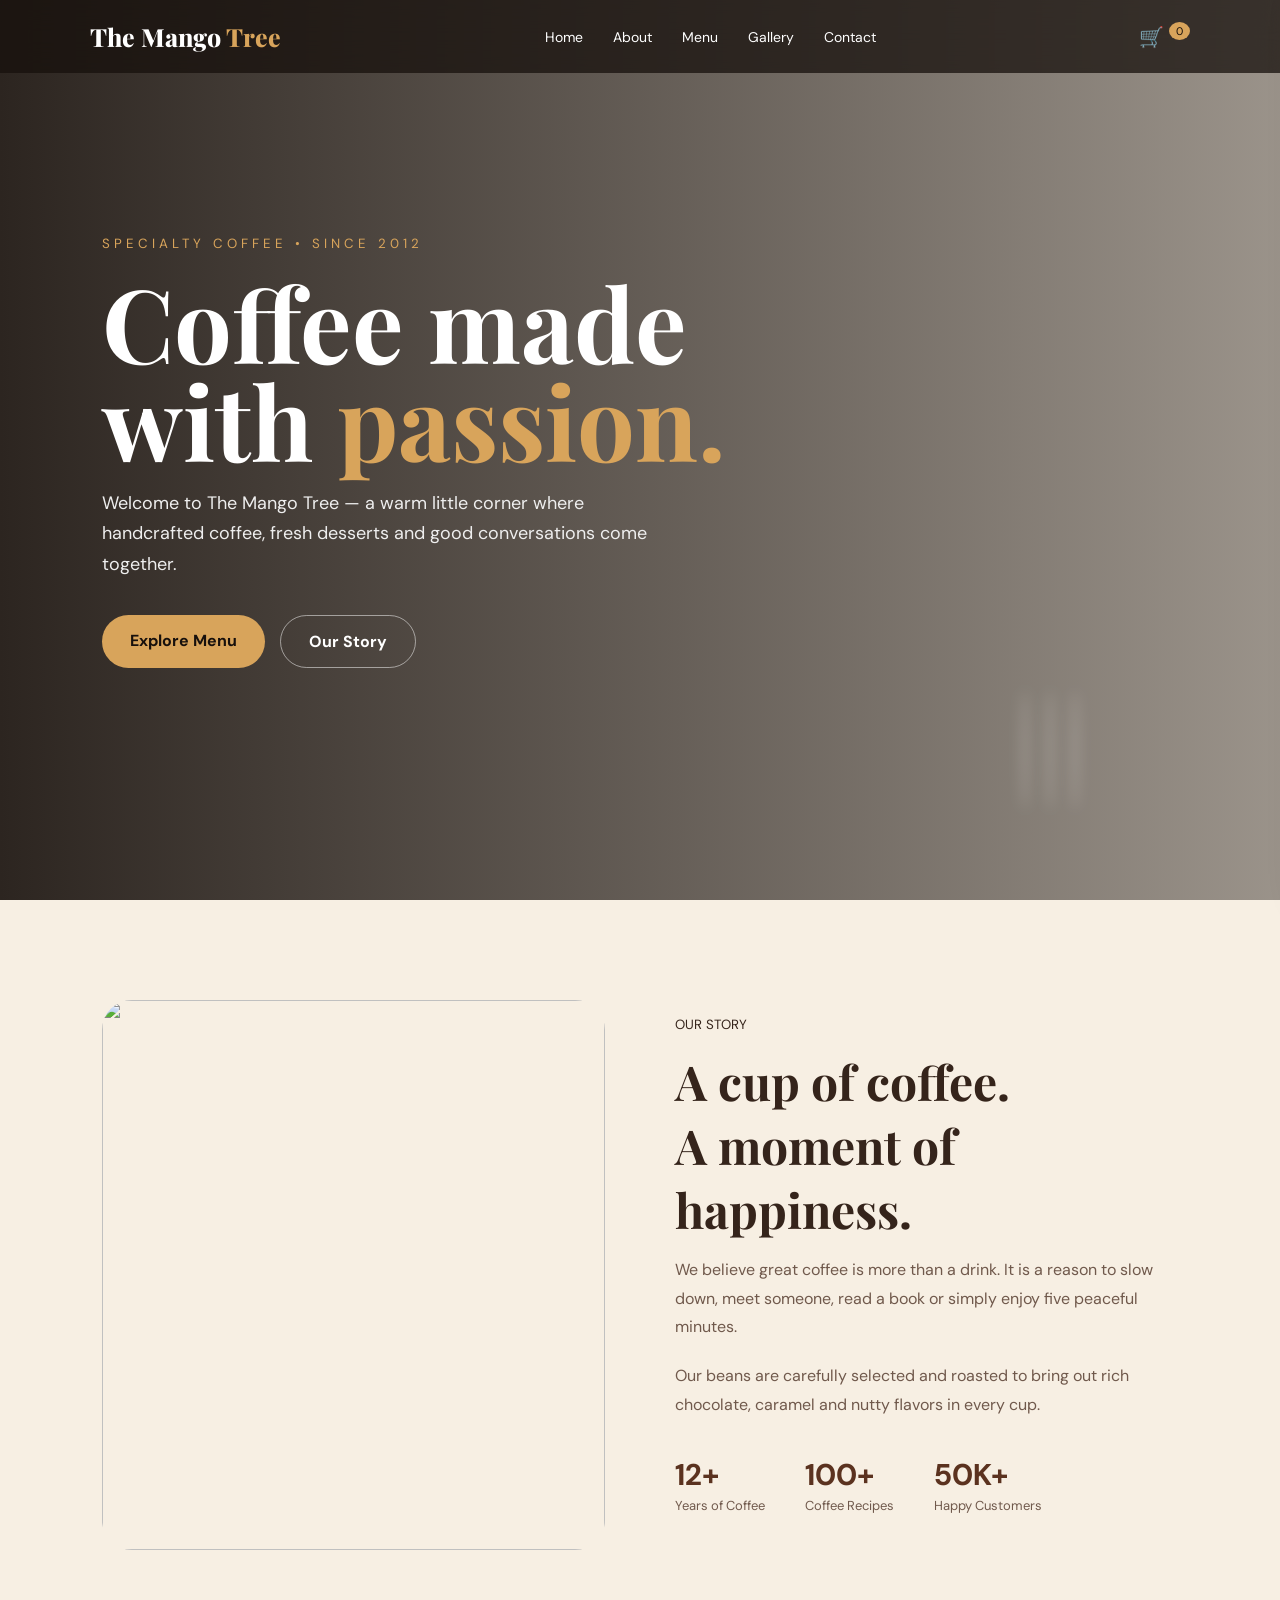
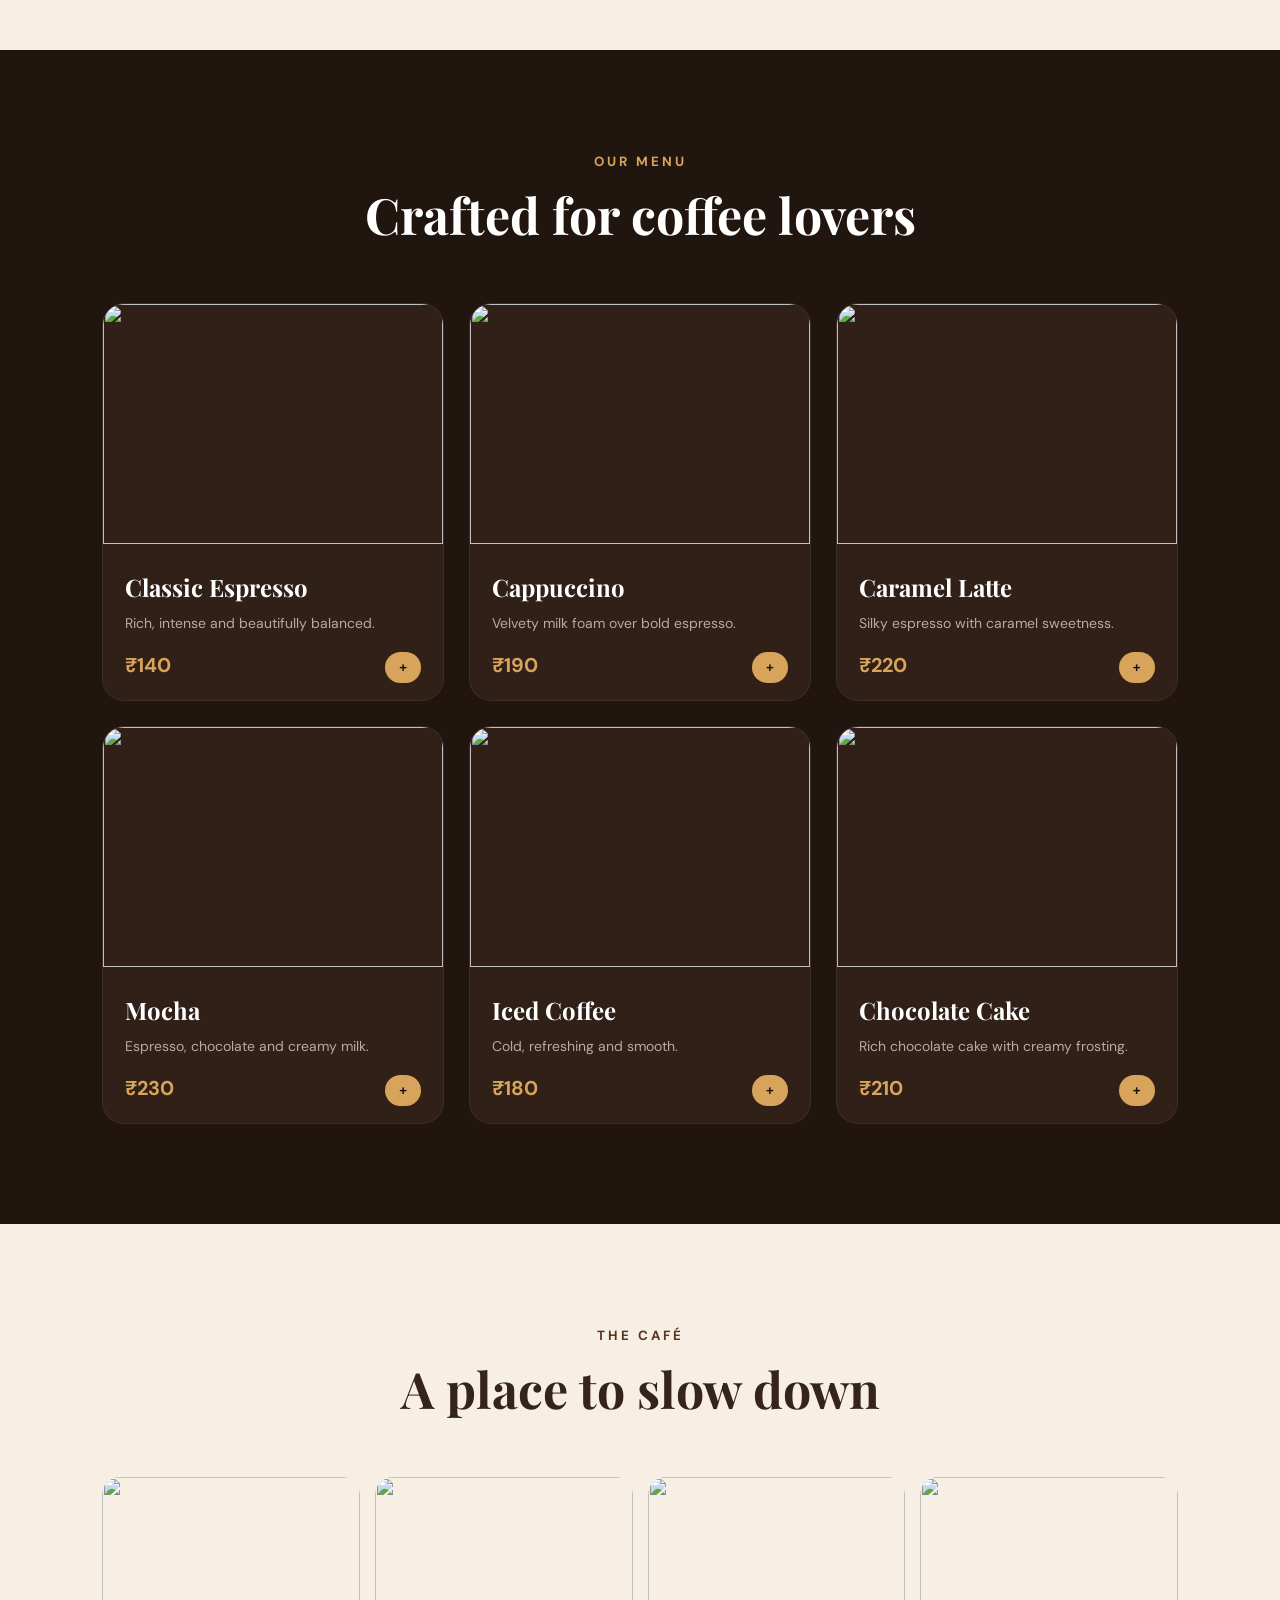
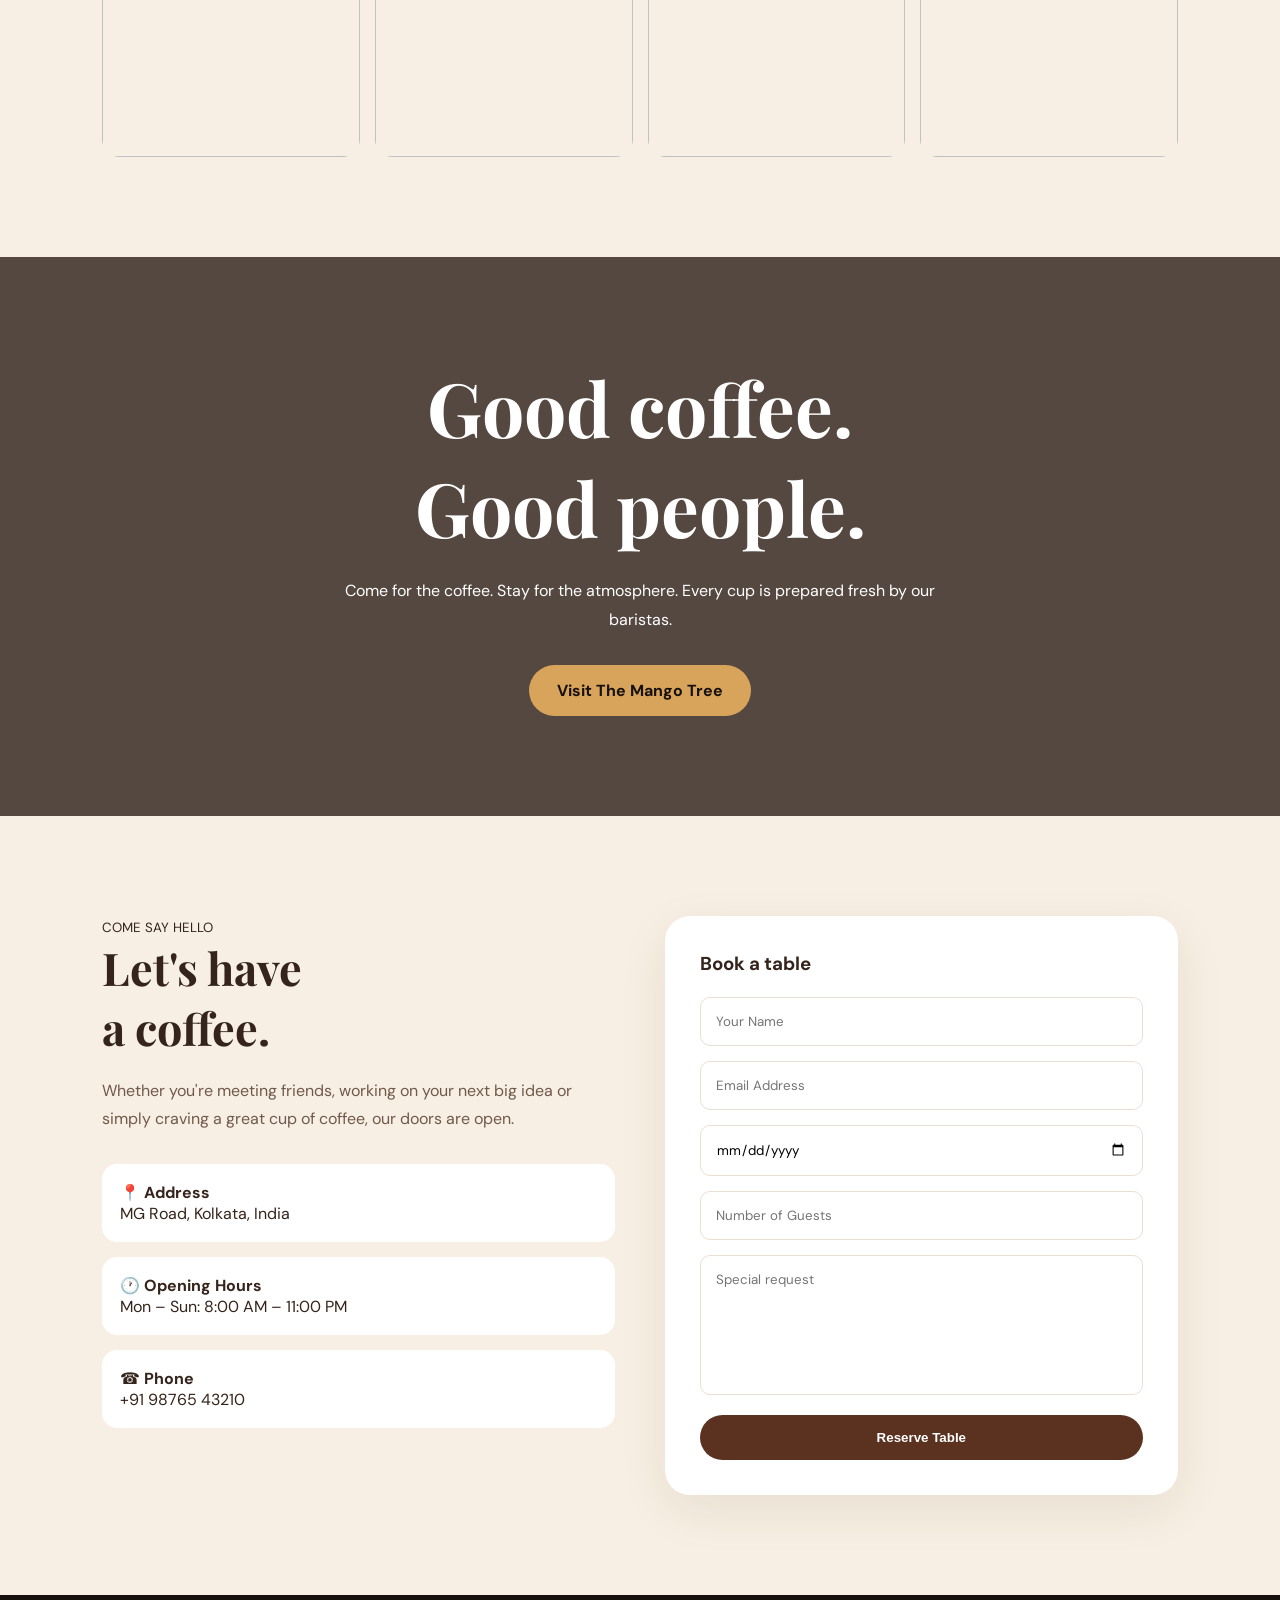
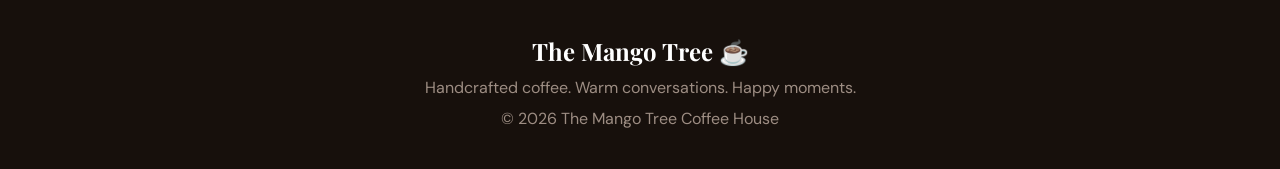
==== personal.html/coffishop/index.html @ ac2a5b1b "My Personal Portfolio" ====
<!DOCTYPE html>
<html lang="en">
<head>
<meta charset="UTF-8">
<meta name="viewport" content="width=device-width, initial-scale=1.0">

<title>The Mango Tree Coffee House</title>

<link rel="preconnect" href="https://fonts.googleapis.com">
<link rel="preconnect" href="https://fonts.gstatic.com" crossorigin>
<link href="https://fonts.googleapis.com/css2?family=DM+Sans:wght@400;500;600;700&family=Playfair+Display:wght@600;700;800&display=swap" rel="stylesheet">

<style>
:root {
    --coffee: #5b321f;
    --dark: #17100c;
    --cream: #f7efe3;
    --gold: #d8a45b;
    --white: #fffaf4;
    --text: #35241b;
}

* {
    margin: 0;
    padding: 0;
    box-sizing: border-box;
    scroll-behavior: smooth;
}

body {
    font-family: "DM Sans", sans-serif;
    background: var(--cream);
    color: var(--text);
    overflow-x: hidden;
}

/* ================= NAVBAR ================= */

nav {
    position: fixed;
    top: 0;
    left: 0;
    width: 100%;
    z-index: 1000;
    padding: 20px 7%;
    display: flex;
    align-items: center;
    justify-content: space-between;
    background: rgba(23,16,12,.75);
    backdrop-filter: blur(15px);
    transition: .3s;
}

.logo {
    color: white;
    font-family: "Playfair Display", serif;
    font-size: 25px;
    font-weight: 800;
}

.logo span {
    color: var(--gold);
}

.nav-links {
    display: flex;
    gap: 30px;
    list-style: none;
}

.nav-links a {
    color: white;
    text-decoration: none;
    font-size: 14px;
    transition: .3s;
}

.nav-links a:hover {
    color: var(--gold);
}

.cart {
    color: white;
    cursor: pointer;
    font-size: 20px;
}

#cartCount {
    background: var(--gold);
    color: var(--dark);
    border-radius: 50%;
    padding: 2px 7px;
    font-size: 11px;
    vertical-align: top;
}

/* ================= HERO ================= */

.hero {
    min-height: 100vh;
    position: relative;
    display: flex;
    align-items: center;
    padding: 100px 8%;
    background:
        linear-gradient(90deg, rgba(16,9,5,.88), rgba(16,9,5,.4)),
        url("https://images.unsplash.com/photo-1495474472287-4d71bcdd2085?auto=format&fit=crop&w=2000&q=90")
        center/cover;
}

.hero-content {
    max-width: 700px;
    color: white;
    animation: heroIn 1.2s ease;
}

.hero small {
    color: var(--gold);
    letter-spacing: 4px;
    text-transform: uppercase;
}

.hero h1 {
    font-family: "Playfair Display", serif;
    font-size: clamp(55px, 8vw, 105px);
    line-height: .95;
    margin: 20px 0;
}

.hero h1 span {
    color: var(--gold);
}

.hero p {
    color: #eee;
    max-width: 580px;
    font-size: 18px;
    line-height: 1.7;
}

.buttons {
    margin-top: 35px;
    display: flex;
    gap: 15px;
}

.btn {
    display: inline-block;
    padding: 15px 28px;
    border-radius: 50px;
    text-decoration: none;
    font-weight: 700;
    transition: .3s;
}

.btn-primary {
    background: var(--gold);
    color: var(--dark);
}

.btn-primary:hover {
    transform: translateY(-4px);
    box-shadow: 0 15px 30px rgba(216,164,91,.3);
}

.btn-outline {
    border: 1px solid rgba(255,255,255,.5);
    color: white;
}

.btn-outline:hover {
    background: white;
    color: var(--dark);
}

/* ================= STEAM ================= */

.steam {
    position: absolute;
    bottom: 10%;
    right: 14%;
    width: 100px;
    height: 180px;
}

.steam span {
    position: absolute;
    bottom: 0;
    width: 8px;
    height: 120px;
    border-radius: 50%;
    background: rgba(255,255,255,.18);
    filter: blur(7px);
    animation: steam 4s infinite ease-in-out;
}

.steam span:nth-child(1) {
    left: 20px;
}

.steam span:nth-child(2) {
    left: 45px;
    animation-delay: 1s;
}

.steam span:nth-child(3) {
    left: 70px;
    animation-delay: 2s;
}

@keyframes steam {
    0% {
        transform: translateY(30px) scale(.7);
        opacity: 0;
    }
    50% {
        opacity: 1;
    }
    100% {
        transform: translateY(-80px) scale(1.4);
        opacity: 0;
    }
}

@keyframes heroIn {
    from {
        opacity: 0;
        transform: translateY(40px);
    }
    to {
        opacity: 1;
        transform: translateY(0);
    }
}

/* ================= GENERAL ================= */

section {
    padding: 100px 8%;
}

.section-title {
    text-align: center;
    margin-bottom: 55px;
}

.section-title small {
    color: var(--coffee);
    text-transform: uppercase;
    letter-spacing: 3px;
    font-weight: 700;
}

.section-title h2 {
    font-family: "Playfair Display", serif;
    font-size: 50px;
    margin-top: 10px;
}

/* ================= ABOUT ================= */

.about {
    display: grid;
    grid-template-columns: 1fr 1fr;
    gap: 70px;
    align-items: center;
}

.about-img {
    height: 550px;
    border-radius: 30px;
    overflow: hidden;
}

.about-img img {
    width: 100%;
    height: 100%;
    object-fit: cover;
    transition: 1s;
}

.about-img:hover img {
    transform: scale(1.08);
}

.about-text h2 {
    font-family: "Playfair Display", serif;
    font-size: 48px;
    margin: 15px 0;
}

.about-text p {
    line-height: 1.8;
    color: #70594c;
    margin-bottom: 20px;
}

.stats {
    display: flex;
    gap: 40px;
    margin-top: 35px;
}

.stat h3 {
    color: var(--coffee);
    font-size: 30px;
}

.stat p {
    font-size: 13px;
}

/* ================= MENU ================= */

.menu {
    background: #21150f;
    color: white;
}

.menu .section-title small {
    color: var(--gold);
}

.menu .section-title h2 {
    color: white;
}

.menu-grid {
    display: grid;
    grid-template-columns: repeat(3,1fr);
    gap: 25px;
}

.menu-card {
    background: #302018;
    border-radius: 22px;
    overflow: hidden;
    transition: .4s;
    border: 1px solid rgba(255,255,255,.06);
}

.menu-card:hover {
    transform: translateY(-12px);
    box-shadow: 0 20px 40px rgba(0,0,0,.35);
}

.menu-card img {
    width: 100%;
    height: 240px;
    object-fit: cover;
}

.menu-info {
    padding: 22px;
}

.menu-info h3 {
    font-family: "Playfair Display", serif;
    font-size: 24px;
}

.menu-info p {
    color: #bda99b;
    font-size: 14px;
    margin: 10px 0 18px;
    line-height: 1.5;
}

.price {
    color: var(--gold);
    font-size: 20px;
    font-weight: 700;
}

.add-btn {
    float: right;
    border: 0;
    background: var(--gold);
    color: var(--dark);
    padding: 8px 14px;
    border-radius: 20px;
    cursor: pointer;
    font-weight: bold;
}

/* ================= GALLERY ================= */

.gallery-grid {
    display: grid;
    grid-template-columns: repeat(4,1fr);
    gap: 15px;
}

.gallery-grid img {
    width: 100%;
    height: 280px;
    object-fit: cover;
    border-radius: 18px;
    transition: .5s;
}

.gallery-grid img:hover {
    transform: scale(1.04);
    filter: brightness(.8);
}

/* ================= EXPERIENCE ================= */

.experience {
    background:
        linear-gradient(rgba(30,16,10,.75),rgba(30,16,10,.75)),
        url("https://images.unsplash.com/photo-1445116572660-236099ec97a0?auto=format&fit=crop&w=2000&q=80")
        center/cover fixed;
    text-align: center;
    color: white;
}

.experience h2 {
    font-family: "Playfair Display", serif;
    font-size: clamp(40px,6vw,75px);
}

.experience p {
    max-width: 650px;
    margin: 20px auto 30px;
    line-height: 1.8;
}

/* ================= CONTACT ================= */

.contact {
    display: grid;
    grid-template-columns: 1fr 1fr;
    gap: 50px;
}

.contact-info h2 {
    font-family: "Playfair Display", serif;
    font-size: 45px;
    margin-bottom: 20px;
}

.contact-info p {
    line-height: 1.8;
    color: #70594c;
}

.info-box {
    margin-top: 30px;
    display: grid;
    gap: 15px;
}

.info {
    padding: 18px;
    background: white;
    border-radius: 15px;
}

.contact-form {
    background: white;
    padding: 35px;
    border-radius: 25px;
    box-shadow: 0 15px 50px rgba(60,30,10,.08);
}

.contact-form input,
.contact-form textarea {
    width: 100%;
    border: 1px solid #eadfd3;
    padding: 15px;
    margin-bottom: 15px;
    border-radius: 10px;
    outline: none;
    font-family: inherit;
}

.contact-form textarea {
    height: 140px;
    resize: none;
}

.contact-form button {
    width: 100%;
    border: 0;
    padding: 15px;
    background: var(--coffee);
    color: white;
    border-radius: 30px;
    cursor: pointer;
    font-weight: 700;
}

/* ================= FOOTER ================= */

footer {
    background: var(--dark);
    color: white;
    text-align: center;
    padding: 40px 20px;
}

footer h2 {
    font-family: "Playfair Display", serif;
}

footer p {
    color: #9d8d83;
    margin-top: 10px;
}

/* ================= CART ================= */

.cart-panel {
    position: fixed;
    top: 0;
    right: -400px;
    width: 360px;
    height: 100%;
    background: white;
    z-index: 2000;
    padding: 30px;
    box-shadow: -10px 0 40px rgba(0,0,0,.2);
    transition: .4s;
}

.cart-panel.open {
    right: 0;
}

.cart-panel h2 {
    font-family: "Playfair Display", serif;
}

.close {
    float: right;
    cursor: pointer;
    font-size: 24px;
}

.cart-items {
    margin-top: 30px;
}

.cart-item {
    display: flex;
    justify-content: space-between;
    padding: 15px 0;
    border-bottom: 1px solid #eee;
}

.cart-total {
    margin-top: 30px;
    font-size: 22px;
    font-weight: bold;
}

.checkout {
    width: 100%;
    margin-top: 20px;
    padding: 15px;
    border: 0;
    border-radius: 30px;
    background: var(--coffee);
    color: white;
    cursor: pointer;
}

/* ================= MOBILE ================= */

@media(max-width:900px) {

    .nav-links {
        display: none;
    }

    .about,
    .contact {
        grid-template-columns: 1fr;
    }

    .menu-grid {
        grid-template-columns: repeat(2,1fr);
    }

    .gallery-grid {
        grid-template-columns: repeat(2,1fr);
    }
}

@media(max-width:600px) {

    section {
        padding: 70px 5%;
    }

    .hero {
        padding: 100px 6%;
    }

    .hero h1 {
        font-size: 55px;
    }

    .menu-grid {
        grid-template-columns: 1fr;
    }

    .gallery-grid {
        grid-template-columns: 1fr 1fr;
    }

    .about-img {
        height: 400px;
    }

    .cart-panel {
        width: 100%;
    }
}
</style>
</head>

<body>

<!-- NAVIGATION -->

<nav>
    <div class="logo">The Mango <span>Tree</span></div>

    <ul class="nav-links">
        <li><a href="#home">Home</a></li>
        <li><a href="#about">About</a></li>
        <li><a href="#menu">Menu</a></li>
        <li><a href="#gallery">Gallery</a></li>
        <li><a href="#contact">Contact</a></li>
    </ul>

    <div class="cart" onclick="toggleCart()">
        🛒 <span id="cartCount">0</span>
    </div>
</nav>


<!-- HERO -->

<section class="hero" id="home">

    <div class="hero-content">

        <small>Specialty Coffee • Since 2012</small>

        <h1>
            Coffee made<br>
            with <span>passion.</span>
        </h1>

        <p>
            Welcome to The Mango Tree — a warm little corner
            where handcrafted coffee, fresh desserts and good
            conversations come together.
        </p>

        <div class="buttons">
            <a href="#menu" class="btn btn-primary">Explore Menu</a>
            <a href="#about" class="btn btn-outline">Our Story</a>
        </div>

    </div>

    <div class="steam">
        <span></span>
        <span></span>
        <span></span>
    </div>

</section>


<!-- ABOUT -->

<section id="about">

    <div class="about">

        <div class="about-img">
            <img src="https://images.unsplash.com/photo-1495474472287-4d71bcdd2085?auto=format&fit=crop&w=1000&q=85">
        </div>

        <div class="about-text">

            <small>OUR STORY</small>

            <h2>A cup of coffee.<br>A moment of happiness.</h2>

            <p>
                We believe great coffee is more than a drink.
                It is a reason to slow down, meet someone,
                read a book or simply enjoy five peaceful minutes.
            </p>

            <p>
                Our beans are carefully selected and roasted
                to bring out rich chocolate, caramel and nutty
                flavors in every cup.
            </p>

            <div class="stats">
                <div class="stat">
                    <h3>12+</h3>
                    <p>Years of Coffee</p>
                </div>

                <div class="stat">
                    <h3>100+</h3>
                    <p>Coffee Recipes</p>
                </div>

                <div class="stat">
                    <h3>50K+</h3>
                    <p>Happy Customers</p>
                </div>
            </div>

        </div>

    </div>

</section>


<!-- MENU -->

<section class="menu" id="menu">

    <div class="section-title">
        <small>OUR MENU</small>
        <h2>Crafted for coffee lovers</h2>
    </div>

    <div class="menu-grid">

        <div class="menu-card">
            <img src="https://images.unsplash.com/photo-1510707577719-ae7c14805e3a?auto=format&fit=crop&w=900&q=80">
            <div class="menu-info">
                <h3>Classic Espresso</h3>
                <p>Rich, intense and beautifully balanced.</p>
                <span class="price">₹140</span>
                <button class="add-btn" onclick="addToCart('Classic Espresso',140)">+</button>
            </div>
        </div>

        <div class="menu-card">
            <img src="https://images.unsplash.com/photo-1572442388796-11668a67e53d?auto=format&fit=crop&w=900&q=80">
            <div class="menu-info">
                <h3>Cappuccino</h3>
                <p>Velvety milk foam over bold espresso.</p>
                <span class="price">₹190</span>
                <button class="add-btn" onclick="addToCart('Cappuccino',190)">+</button>
            </div>
        </div>

        <div class="menu-card">
            <img src="https://images.unsplash.com/photo-1541167760496-1628856ab772?auto=format&fit=crop&w=900&q=80">
            <div class="menu-info">
                <h3>Caramel Latte</h3>
                <p>Silky espresso with caramel sweetness.</p>
                <span class="price">₹220</span>
                <button class="add-btn" onclick="addToCart('Caramel Latte',220)">+</button>
            </div>
        </div>

        <div class="menu-card">
            <img src="https://images.unsplash.com/photo-1578314675249-a6910f80cc4e?auto=format&fit=crop&w=900&q=80">
            <div class="menu-info">
                <h3>Mocha</h3>
                <p>Espresso, chocolate and creamy milk.</p>
                <span class="price">₹230</span>
                <button class="add-btn" onclick="addToCart('Mocha',230)">+</button>
            </div>
        </div>

        <div class="menu-card">
            <img src="https://images.unsplash.com/photo-1461023058943-07fcbe16d735?auto=format&fit=crop&w=900&q=80">
            <div class="menu-info">
                <h3>Iced Coffee</h3>
                <p>Cold, refreshing and smooth.</p>
                <span class="price">₹180</span>
                <button class="add-btn" onclick="addToCart('Iced Coffee',180)">+</button>
            </div>
        </div>

        <div class="menu-card">
            <img src="https://images.unsplash.com/photo-1551024506-0bccd828d307?auto=format&fit=crop&w=900&q=80">
            <div class="menu-info">
                <h3>Chocolate Cake</h3>
                <p>Rich chocolate cake with creamy frosting.</p>
                <span class="price">₹210</span>
                <button class="add-btn" onclick="addToCart('Chocolate Cake',210)">+</button>
            </div>
        </div>

    </div>

</section>


<!-- GALLERY -->

<section id="gallery">

    <div class="section-title">
        <small>THE CAFÉ</small>
        <h2>A place to slow down</h2>
    </div>

    <div class="gallery-grid">

        <img src="https://images.unsplash.com/photo-1445116572660-236099ec97a0?auto=format&fit=crop&w=800&q=80">

        <img src="https://images.unsplash.com/photo-1493857671505-72967e2e2760?auto=format&fit=crop&w=800&q=80">

        <img src="https://images.unsplash.com/photo-1459755486867-b55449bb39ff?auto=format&fit=crop&w=800&q=80">

        <img src="https://images.unsplash.com/photo-1514432324607-a09d9b4aefdd?auto=format&fit=crop&w=800&q=80">

    </div>

</section>


<!-- EXPERIENCE -->

<section class="experience">

    <h2>Good coffee.<br>Good people.</h2>

    <p>
        Come for the coffee. Stay for the atmosphere.
        Every cup is prepared fresh by our baristas.
    </p>

    <a href="#contact" class="btn btn-primary">Visit The Mango Tree</a>

</section>


<!-- CONTACT -->

<section id="contact">

    <div class="contact">

        <div class="contact-info">

            <small>COME SAY HELLO</small>

            <h2>Let's have<br>a coffee.</h2>

            <p>
                Whether you're meeting friends, working on your
                next big idea or simply craving a great cup of coffee,
                our doors are open.
            </p>

            <div class="info-box">

                <div class="info">
                    📍 <strong>Address</strong><br>
                    MG Road, Kolkata, India
                </div>

                <div class="info">
                    🕐 <strong>Opening Hours</strong><br>
                    Mon – Sun: 8:00 AM – 11:00 PM
                </div>

                <div class="info">
                    ☎ <strong>Phone</strong><br>
                    +91 98765 43210
                </div>

            </div>

        </div>


        <form class="contact-form" onsubmit="sendMessage(event)">

            <h3>Book a table</h3>

            <br>

            <input type="text" placeholder="Your Name" required>

            <input type="email" placeholder="Email Address" required>

            <input type="date" required>

            <input type="number" placeholder="Number of Guests" min="1" required>

            <textarea placeholder="Special request"></textarea>

            <button type="submit">Reserve Table</button>

        </form>

    </div>

</section>


<!-- FOOTER -->

<footer>

    <h2>The Mango Tree ☕</h2>

    <p>Handcrafted coffee. Warm conversations. Happy moments.</p>

    <p>© 2026 The Mango Tree Coffee House</p>

</footer>


<!-- CART PANEL -->

<div class="cart-panel" id="cartPanel">

    <span class="close" onclick="toggleCart()">×</span>

    <h2>Your Order</h2>

    <div class="cart-items" id="cartItems">
        Your cart is empty.
    </div>

    <div class="cart-total">
        Total: ₹<span id="cartTotal">0</span>
    </div>

    <button class="checkout" onclick="checkout()">
        Place Order
    </button>

</div>


<script>

let cart = [];
let total = 0;


/* ADD TO CART */

function addToCart(name, price) {

    cart.push({
        name: name,
        price: price
    });

    total += price;

    updateCart();

    document.getElementById("cartPanel").classList.add("open");
}


/* UPDATE CART */

function updateCart() {

    const items = document.getElementById("cartItems");

    document.getElementById("cartCount").innerText = cart.length;

    document.getElementById("cartTotal").innerText = total;

    if (cart.length === 0) {
        items.innerHTML = "Your cart is empty.";
        return;
    }

    items.innerHTML = "";

    cart.forEach((item, index) => {

        items.innerHTML += `
            <div class="cart-item">
                <span>${item.name}</span>
                <strong>₹${item.price}</strong>
            </div>
        `;

    });
}


/* OPEN / CLOSE CART */

function toggleCart() {

    document
        .getElementById("cartPanel")
        .classList.toggle("open");

}


/* CHECKOUT */

function checkout() {

    if (cart.length === 0) {
        alert("Your cart is empty.");
        return;
    }

    alert(
        "Thank you for your order! ☕\n\n" +
        "Total: ₹" + total
    );

    cart = [];
    total = 0;

    updateCart();
}


/* RESERVATION */

function sendMessage(event) {

    event.preventDefault();

    alert(
        "Your table request has been received! ☕\n" +
        "We will contact you shortly."
    );

    event.target.reset();
}


/* SCROLL REVEAL */

const observer = new IntersectionObserver(
    entries => {

        entries.forEach(entry => {

            if (entry.isIntersecting) {

                entry.target.style.opacity = "1";
                entry.target.style.transform = "translateY(0)";

            }

        });

    },
    { threshold: .15 }
);


document
    .querySelectorAll(
        ".about, .menu-card, .gallery-grid img, .contact"
    )
    .forEach(element => {

        element.style.opacity = "0";
        element.style.transform = "translateY(40px)";
        element.style.transition = "1s ease";

        observer.observe(element);

    });

</script>

</body>
</html>
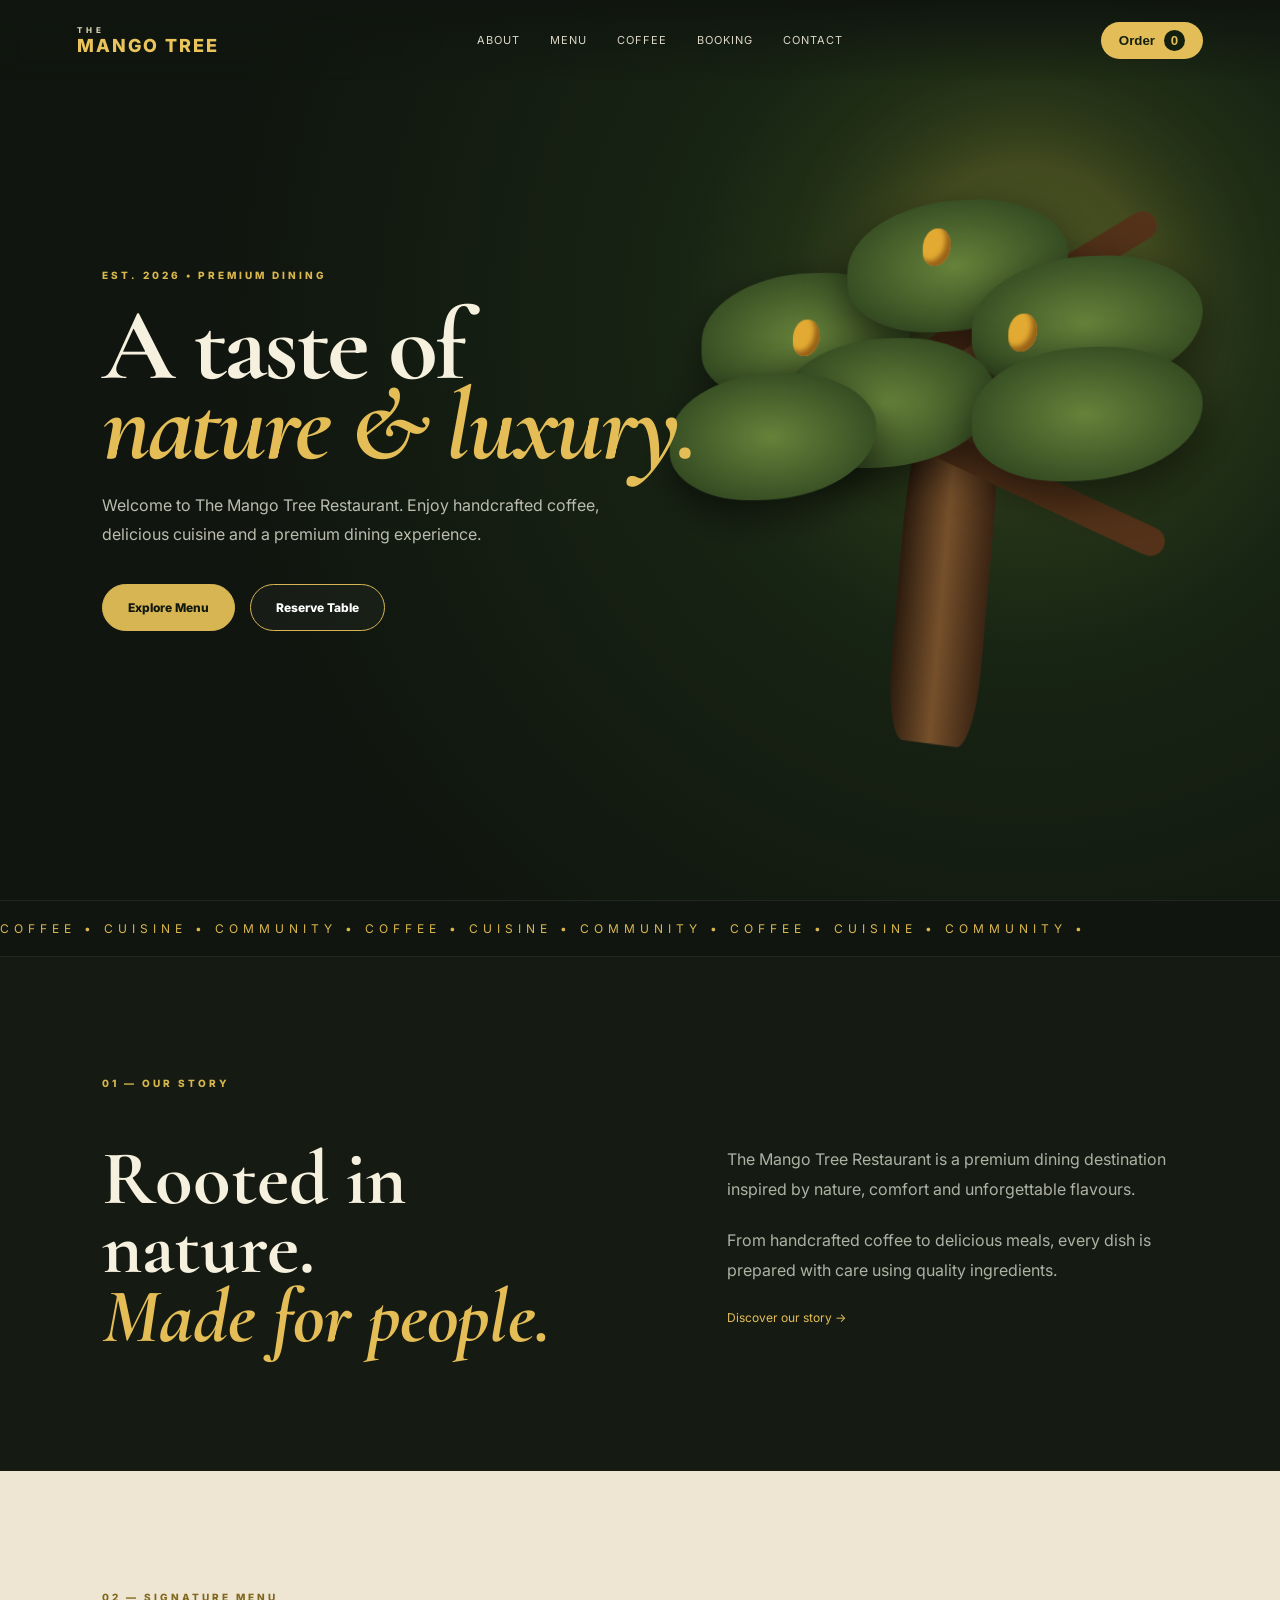
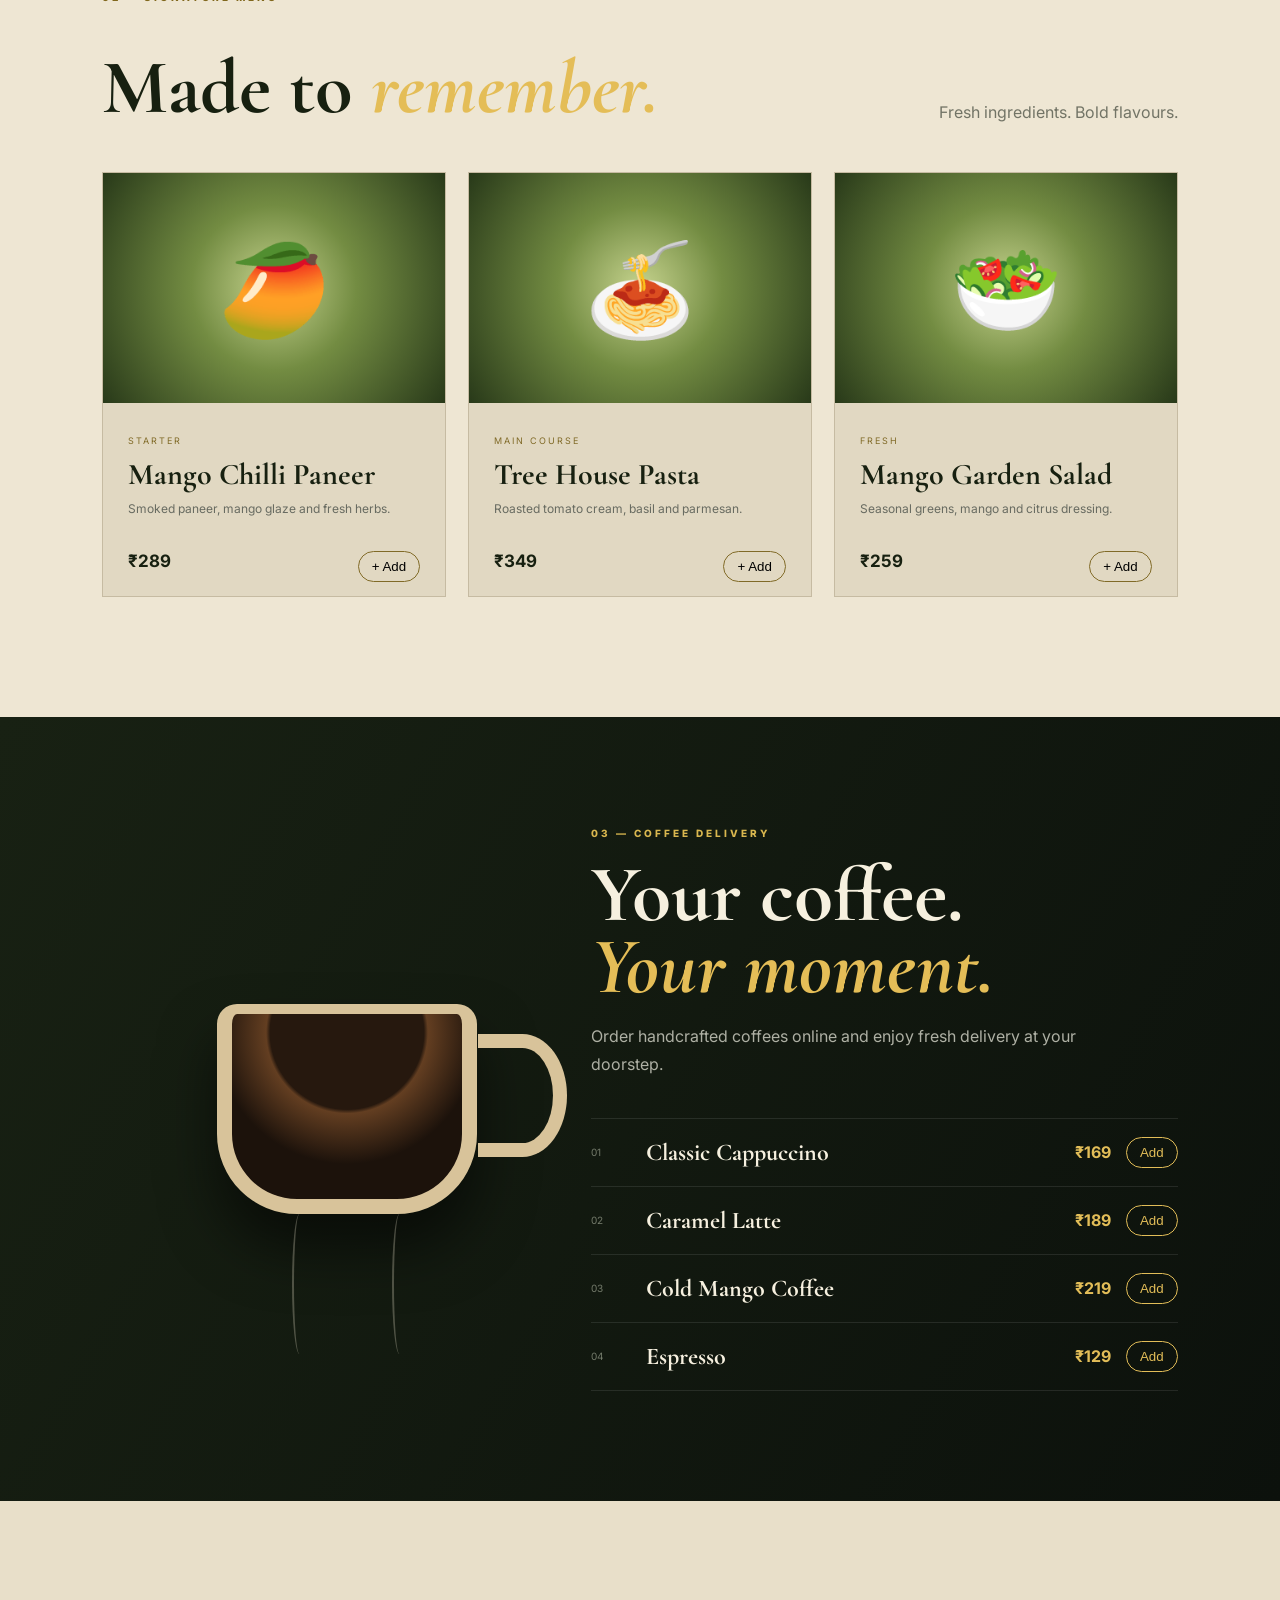
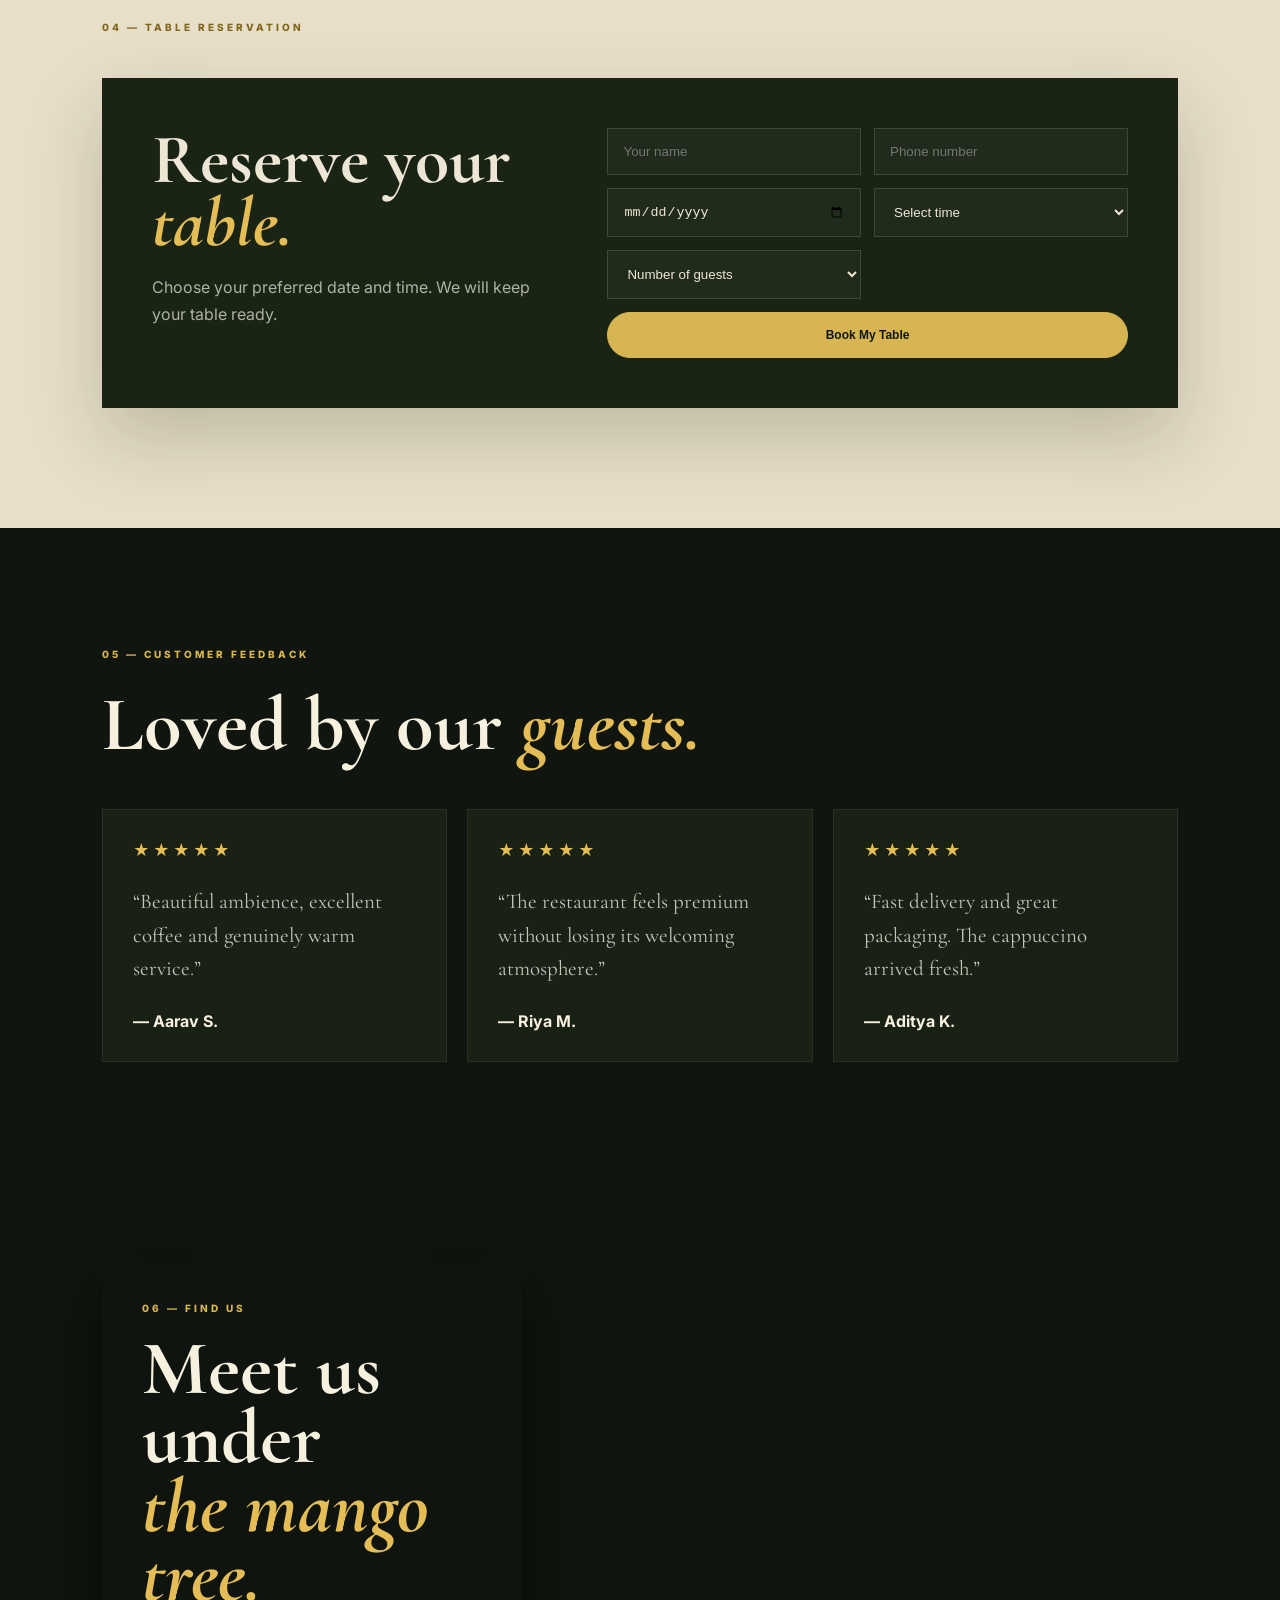
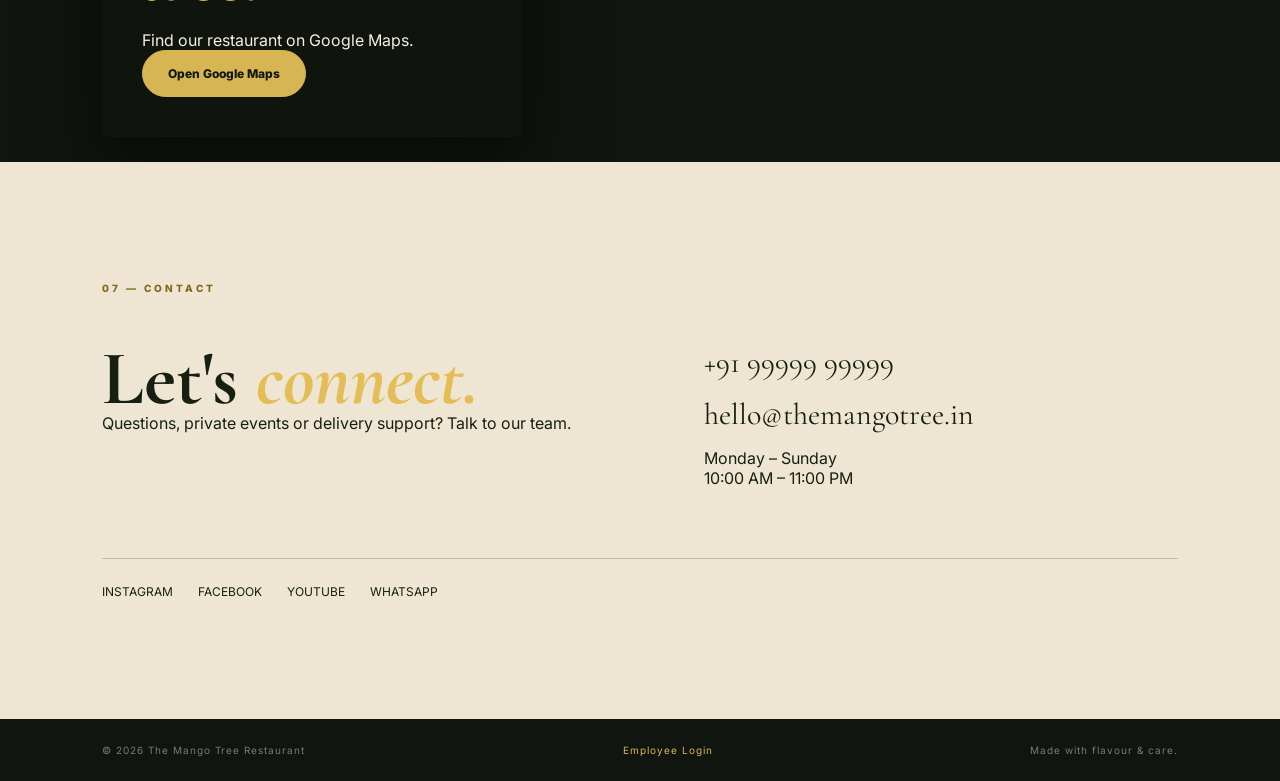
==== commit d9d226d7: "modified coffie shop website" ====
--- a/personal.html/coffishop/index.html
+++ b/personal.html/coffishop/index.html
@@ -1,1089 +1,843 @@
-
 <!DOCTYPE html>
 <html lang="en">
 <head>
-<meta charset="UTF-8">
-<meta name="viewport" content="width=device-width, initial-scale=1.0">
-
-<title>The Mango Tree Coffee House</title>
-
-<link rel="preconnect" href="https://fonts.googleapis.com">
-<link rel="preconnect" href="https://fonts.gstatic.com" crossorigin>
-<link href="https://fonts.googleapis.com/css2?family=DM+Sans:wght@400;500;600;700&family=Playfair+Display:wght@600;700;800&display=swap" rel="stylesheet">
-
-<style>
-:root {
-    --coffee: #5b321f;
-    --dark: #17100c;
-    --cream: #f7efe3;
-    --gold: #d8a45b;
-    --white: #fffaf4;
-    --text: #35241b;
-}
-
-* {
-    margin: 0;
-    padding: 0;
-    box-sizing: border-box;
-    scroll-behavior: smooth;
-}
-
-body {
-    font-family: "DM Sans", sans-serif;
-    background: var(--cream);
-    color: var(--text);
-    overflow-x: hidden;
-}
-
-/* ================= NAVBAR ================= */
-
-nav {
-    position: fixed;
-    top: 0;
-    left: 0;
-    width: 100%;
-    z-index: 1000;
-    padding: 20px 7%;
-    display: flex;
-    align-items: center;
-    justify-content: space-between;
-    background: rgba(23,16,12,.75);
-    backdrop-filter: blur(15px);
-    transition: .3s;
-}
-
-.logo {
-    color: white;
-    font-family: "Playfair Display", serif;
-    font-size: 25px;
-    font-weight: 800;
-}
-
-.logo span {
-    color: var(--gold);
-}
-
-.nav-links {
-    display: flex;
-    gap: 30px;
-    list-style: none;
-}
-
-.nav-links a {
-    color: white;
-    text-decoration: none;
-    font-size: 14px;
-    transition: .3s;
-}
-
-.nav-links a:hover {
-    color: var(--gold);
-}
-
-.cart {
-    color: white;
-    cursor: pointer;
-    font-size: 20px;
-}
-
-#cartCount {
-    background: var(--gold);
-    color: var(--dark);
-    border-radius: 50%;
-    padding: 2px 7px;
-    font-size: 11px;
-    vertical-align: top;
-}
-
-/* ================= HERO ================= */
-
-.hero {
-    min-height: 100vh;
-    position: relative;
-    display: flex;
-    align-items: center;
-    padding: 100px 8%;
-    background:
-        linear-gradient(90deg, rgba(16,9,5,.88), rgba(16,9,5,.4)),
-        url("https://images.unsplash.com/photo-1495474472287-4d71bcdd2085?auto=format&fit=crop&w=2000&q=90")
-        center/cover;
-}
-
-.hero-content {
-    max-width: 700px;
-    color: white;
-    animation: heroIn 1.2s ease;
-}
-
-.hero small {
-    color: var(--gold);
-    letter-spacing: 4px;
-    text-transform: uppercase;
-}
-
-.hero h1 {
-    font-family: "Playfair Display", serif;
-    font-size: clamp(55px, 8vw, 105px);
-    line-height: .95;
-    margin: 20px 0;
-}
-
-.hero h1 span {
-    color: var(--gold);
-}
-
-.hero p {
-    color: #eee;
-    max-width: 580px;
-    font-size: 18px;
-    line-height: 1.7;
-}
-
-.buttons {
-    margin-top: 35px;
-    display: flex;
-    gap: 15px;
-}
-
-.btn {
-    display: inline-block;
-    padding: 15px 28px;
-    border-radius: 50px;
-    text-decoration: none;
-    font-weight: 700;
-    transition: .3s;
-}
-
-.btn-primary {
-    background: var(--gold);
-    color: var(--dark);
-}
-
-.btn-primary:hover {
-    transform: translateY(-4px);
-    box-shadow: 0 15px 30px rgba(216,164,91,.3);
-}
-
-.btn-outline {
-    border: 1px solid rgba(255,255,255,.5);
-    color: white;
-}
-
-.btn-outline:hover {
-    background: white;
-    color: var(--dark);
-}
-
-/* ================= STEAM ================= */
-
-.steam {
-    position: absolute;
-    bottom: 10%;
-    right: 14%;
-    width: 100px;
-    height: 180px;
-}
-
-.steam span {
-    position: absolute;
-    bottom: 0;
-    width: 8px;
-    height: 120px;
-    border-radius: 50%;
-    background: rgba(255,255,255,.18);
-    filter: blur(7px);
-    animation: steam 4s infinite ease-in-out;
-}
-
-.steam span:nth-child(1) {
-    left: 20px;
-}
-
-.steam span:nth-child(2) {
-    left: 45px;
-    animation-delay: 1s;
-}
-
-.steam span:nth-child(3) {
-    left: 70px;
-    animation-delay: 2s;
-}
-
-@keyframes steam {
-    0% {
-        transform: translateY(30px) scale(.7);
-        opacity: 0;
-    }
-    50% {
-        opacity: 1;
-    }
-    100% {
-        transform: translateY(-80px) scale(1.4);
-        opacity: 0;
-    }
-}
-
-@keyframes heroIn {
-    from {
-        opacity: 0;
-        transform: translateY(40px);
-    }
-    to {
-        opacity: 1;
-        transform: translateY(0);
-    }
-}
-
-/* ================= GENERAL ================= */
-
-section {
-    padding: 100px 8%;
-}
-
-.section-title {
-    text-align: center;
-    margin-bottom: 55px;
-}
-
-.section-title small {
-    color: var(--coffee);
-    text-transform: uppercase;
-    letter-spacing: 3px;
-    font-weight: 700;
-}
-
-.section-title h2 {
-    font-family: "Playfair Display", serif;
-    font-size: 50px;
-    margin-top: 10px;
-}
-
-/* ================= ABOUT ================= */
-
-.about {
-    display: grid;
-    grid-template-columns: 1fr 1fr;
-    gap: 70px;
-    align-items: center;
-}
-
-.about-img {
-    height: 550px;
-    border-radius: 30px;
-    overflow: hidden;
-}
-
-.about-img img {
-    width: 100%;
-    height: 100%;
-    object-fit: cover;
-    transition: 1s;
-}
-
-.about-img:hover img {
-    transform: scale(1.08);
-}
-
-.about-text h2 {
-    font-family: "Playfair Display", serif;
-    font-size: 48px;
-    margin: 15px 0;
-}
-
-.about-text p {
-    line-height: 1.8;
-    color: #70594c;
-    margin-bottom: 20px;
-}
-
-.stats {
-    display: flex;
-    gap: 40px;
-    margin-top: 35px;
-}
-
-.stat h3 {
-    color: var(--coffee);
-    font-size: 30px;
-}
-
-.stat p {
-    font-size: 13px;
-}
-
-/* ================= MENU ================= */
-
-.menu {
-    background: #21150f;
-    color: white;
-}
-
-.menu .section-title small {
-    color: var(--gold);
-}
-
-.menu .section-title h2 {
-    color: white;
-}
-
-.menu-grid {
-    display: grid;
-    grid-template-columns: repeat(3,1fr);
-    gap: 25px;
-}
-
-.menu-card {
-    background: #302018;
-    border-radius: 22px;
-    overflow: hidden;
-    transition: .4s;
-    border: 1px solid rgba(255,255,255,.06);
-}
-
-.menu-card:hover {
-    transform: translateY(-12px);
-    box-shadow: 0 20px 40px rgba(0,0,0,.35);
-}
-
-.menu-card img {
-    width: 100%;
-    height: 240px;
-    object-fit: cover;
-}
-
-.menu-info {
-    padding: 22px;
-}
-
-.menu-info h3 {
-    font-family: "Playfair Display", serif;
-    font-size: 24px;
-}
-
-.menu-info p {
-    color: #bda99b;
-    font-size: 14px;
-    margin: 10px 0 18px;
-    line-height: 1.5;
-}
-
-.price {
-    color: var(--gold);
-    font-size: 20px;
-    font-weight: 700;
-}
-
-.add-btn {
-    float: right;
-    border: 0;
-    background: var(--gold);
-    color: var(--dark);
-    padding: 8px 14px;
-    border-radius: 20px;
-    cursor: pointer;
-    font-weight: bold;
-}
-
-/* ================= GALLERY ================= */
-
-.gallery-grid {
-    display: grid;
-    grid-template-columns: repeat(4,1fr);
-    gap: 15px;
-}
-
-.gallery-grid img {
-    width: 100%;
-    height: 280px;
-    object-fit: cover;
-    border-radius: 18px;
-    transition: .5s;
-}
-
-.gallery-grid img:hover {
-    transform: scale(1.04);
-    filter: brightness(.8);
-}
-
-/* ================= EXPERIENCE ================= */
-
-.experience {
-    background:
-        linear-gradient(rgba(30,16,10,.75),rgba(30,16,10,.75)),
-        url("https://images.unsplash.com/photo-1445116572660-236099ec97a0?auto=format&fit=crop&w=2000&q=80")
-        center/cover fixed;
-    text-align: center;
-    color: white;
-}
-
-.experience h2 {
-    font-family: "Playfair Display", serif;
-    font-size: clamp(40px,6vw,75px);
-}
-
-.experience p {
-    max-width: 650px;
-    margin: 20px auto 30px;
-    line-height: 1.8;
-}
-
-/* ================= CONTACT ================= */
-
-.contact {
-    display: grid;
-    grid-template-columns: 1fr 1fr;
-    gap: 50px;
-}
-
-.contact-info h2 {
-    font-family: "Playfair Display", serif;
-    font-size: 45px;
-    margin-bottom: 20px;
-}
-
-.contact-info p {
-    line-height: 1.8;
-    color: #70594c;
-}
-
-.info-box {
-    margin-top: 30px;
-    display: grid;
-    gap: 15px;
-}
-
-.info {
-    padding: 18px;
-    background: white;
-    border-radius: 15px;
-}
-
-.contact-form {
-    background: white;
-    padding: 35px;
-    border-radius: 25px;
-    box-shadow: 0 15px 50px rgba(60,30,10,.08);
-}
-
-.contact-form input,
-.contact-form textarea {
-    width: 100%;
-    border: 1px solid #eadfd3;
-    padding: 15px;
-    margin-bottom: 15px;
-    border-radius: 10px;
-    outline: none;
-    font-family: inherit;
-}
-
-.contact-form textarea {
-    height: 140px;
-    resize: none;
-}
-
-.contact-form button {
-    width: 100%;
-    border: 0;
-    padding: 15px;
-    background: var(--coffee);
-    color: white;
-    border-radius: 30px;
-    cursor: pointer;
-    font-weight: 700;
-}
-
-/* ================= FOOTER ================= */
-
-footer {
-    background: var(--dark);
-    color: white;
-    text-align: center;
-    padding: 40px 20px;
-}
-
-footer h2 {
-    font-family: "Playfair Display", serif;
-}
-
-footer p {
-    color: #9d8d83;
-    margin-top: 10px;
-}
-
-/* ================= CART ================= */
-
-.cart-panel {
-    position: fixed;
-    top: 0;
-    right: -400px;
-    width: 360px;
-    height: 100%;
-    background: white;
-    z-index: 2000;
-    padding: 30px;
-    box-shadow: -10px 0 40px rgba(0,0,0,.2);
-    transition: .4s;
-}
-
-.cart-panel.open {
-    right: 0;
-}
-
-.cart-panel h2 {
-    font-family: "Playfair Display", serif;
-}
-
-.close {
-    float: right;
-    cursor: pointer;
-    font-size: 24px;
-}
-
-.cart-items {
-    margin-top: 30px;
-}
-
-.cart-item {
-    display: flex;
-    justify-content: space-between;
-    padding: 15px 0;
-    border-bottom: 1px solid #eee;
-}
-
-.cart-total {
-    margin-top: 30px;
-    font-size: 22px;
-    font-weight: bold;
-}
-
-.checkout {
-    width: 100%;
-    margin-top: 20px;
-    padding: 15px;
-    border: 0;
-    border-radius: 30px;
-    background: var(--coffee);
-    color: white;
-    cursor: pointer;
-}
-
-/* ================= MOBILE ================= */
-
-@media(max-width:900px) {
-
-    .nav-links {
-        display: none;
-    }
-
-    .about,
-    .contact {
-        grid-template-columns: 1fr;
-    }
-
-    .menu-grid {
-        grid-template-columns: repeat(2,1fr);
-    }
-
-    .gallery-grid {
-        grid-template-columns: repeat(2,1fr);
-    }
-}
-
-@media(max-width:600px) {
-
-    section {
-        padding: 70px 5%;
-    }
-
-    .hero {
-        padding: 100px 6%;
-    }
-
-    .hero h1 {
-        font-size: 55px;
-    }
-
-    .menu-grid {
-        grid-template-columns: 1fr;
-    }
-
-    .gallery-grid {
-        grid-template-columns: 1fr 1fr;
-    }
-
-    .about-img {
-        height: 400px;
-    }
-
-    .cart-panel {
-        width: 100%;
-    }
-}
-</style>
+    <meta charset="UTF-8">
+    <meta name="viewport" content="width=device-width, initial-scale=1.0">
+
+    <title>The Mango Tree Restaurant</title>
+
+    <link rel="preconnect" href="https://fonts.googleapis.com">
+    <link rel="preconnect" href="https://fonts.gstatic.com" crossorigin>
+
+    <link href="https://fonts.googleapis.com/css2?family=Cormorant+Garamond:wght@500;600;700&family=Inter:wght@400;500;600;700;800&display=swap" rel="stylesheet">
+
+    <link rel="stylesheet" href="style.css">
 </head>
 
 <body>
 
-<!-- NAVIGATION -->
-
-<nav>
-    <div class="logo">The Mango <span>Tree</span></div>
-
-    <ul class="nav-links">
-        <li><a href="#home">Home</a></li>
-        <li><a href="#about">About</a></li>
-        <li><a href="#menu">Menu</a></li>
-        <li><a href="#gallery">Gallery</a></li>
-        <li><a href="#contact">Contact</a></li>
-    </ul>
-
-    <div class="cart" onclick="toggleCart()">
-        🛒 <span id="cartCount">0</span>
-    </div>
-</nav>
-
-
-<!-- HERO -->
+<!-- ================= LOADER ================= -->
+
+<div class="loader" id="loader">
+    <div class="loader-logo">THE MANGO TREE</div>
+    <div class="loader-line"></div>
+</div>
+
+
+<!-- ================= NAVBAR ================= -->
+
+<header class="navbar">
+
+    <a href="#home" class="logo">
+        <span>THE</span>
+        MANGO TREE
+    </a>
+
+    <nav>
+        <a href="#about">About</a>
+        <a href="#menu">Menu</a>
+        <a href="#coffee">Coffee</a>
+        <a href="#booking">Booking</a>
+        <a href="#contact">Contact</a>
+    </nav>
+
+    <button class="order-button" onclick="openCart()">
+        Order
+        <span id="cartCount">0</span>
+    </button>
+
+</header>
+
+
+<!-- ================= HERO ================= -->
 
 <section class="hero" id="home">
 
     <div class="hero-content">
 
-        <small>Specialty Coffee • Since 2012</small>
+        <p class="eyebrow">
+            EST. 2026 • PREMIUM DINING
+        </p>
 
         <h1>
-            Coffee made<br>
-            with <span>passion.</span>
+            A taste of
+            <br>
+            <em>nature & luxury.</em>
         </h1>
 
+        <p class="hero-description">
+            Welcome to The Mango Tree Restaurant.
+            Enjoy handcrafted coffee, delicious cuisine
+            and a premium dining experience.
+        </p>
+
+        <div class="hero-buttons">
+
+            <a href="#menu" class="btn primary">
+                Explore Menu
+            </a>
+
+            <a href="#booking" class="btn secondary">
+                Reserve Table
+            </a>
+
+        </div>
+
+    </div>
+
+
+    <!-- 3D TREE -->
+
+    <div class="tree-scene">
+
+        <div class="sun"></div>
+
+        <div class="tree">
+
+            <div class="trunk"></div>
+
+            <div class="branch branch1"></div>
+            <div class="branch branch2"></div>
+
+            <div class="leaf leaf1"></div>
+            <div class="leaf leaf2"></div>
+            <div class="leaf leaf3"></div>
+            <div class="leaf leaf4"></div>
+            <div class="leaf leaf5"></div>
+            <div class="leaf leaf6"></div>
+
+            <div class="mango mango1"></div>
+            <div class="mango mango2"></div>
+            <div class="mango mango3"></div>
+
+        </div>
+
+    </div>
+
+</section>
+
+
+<!-- ================= MARQUEE ================= -->
+
+<div class="marquee">
+
+    <div>
+        COFFEE • CUISINE • COMMUNITY •
+        COFFEE • CUISINE • COMMUNITY •
+        COFFEE • CUISINE • COMMUNITY •
+    </div>
+
+</div>
+
+
+<!-- ================= ABOUT ================= -->
+
+<section class="section about" id="about">
+
+    <div class="section-label">
+        01 — OUR STORY
+    </div>
+
+    <div class="about-grid">
+
+        <div>
+
+            <h2>
+                Rooted in nature.
+                <br>
+                <em>Made for people.</em>
+            </h2>
+
+        </div>
+
+        <div>
+
+            <p>
+                The Mango Tree Restaurant is a premium dining
+                destination inspired by nature, comfort and
+                unforgettable flavours.
+            </p>
+
+            <p>
+                From handcrafted coffee to delicious meals,
+                every dish is prepared with care using
+                quality ingredients.
+            </p>
+
+            <a href="#contact" class="text-link">
+                Discover our story →
+            </a>
+
+        </div>
+
+    </div>
+
+</section>
+
+
+<!-- ================= MENU ================= -->
+
+<section class="section menu-section" id="menu">
+
+    <div class="section-label">
+        02 — SIGNATURE MENU
+    </div>
+
+    <div class="section-heading">
+
+        <h2>
+            Made to
+            <em>remember.</em>
+        </h2>
+
         <p>
-            Welcome to The Mango Tree — a warm little corner
-            where handcrafted coffee, fresh desserts and good
-            conversations come together.
+            Fresh ingredients. Bold flavours.
         </p>
 
-        <div class="buttons">
-            <a href="#menu" class="btn btn-primary">Explore Menu</a>
-            <a href="#about" class="btn btn-outline">Our Story</a>
-        </div>
-
-    </div>
-
-    <div class="steam">
-        <span></span>
-        <span></span>
-        <span></span>
+    </div>
+
+
+    <div class="menu-grid">
+
+
+        <!-- ITEM 1 -->
+
+        <article class="dish">
+
+            <div class="dish-image">
+                🥭
+            </div>
+
+            <div class="dish-content">
+
+                <span>STARTER</span>
+
+                <h3>
+                    Mango Chilli Paneer
+                </h3>
+
+                <p>
+                    Smoked paneer, mango glaze
+                    and fresh herbs.
+                </p>
+
+                <strong>
+                    ₹289
+                </strong>
+
+                <button
+                    onclick="addToCart('Mango Chilli Paneer',289)"
+                >
+                    + Add
+                </button>
+
+            </div>
+
+        </article>
+
+
+        <!-- ITEM 2 -->
+
+        <article class="dish">
+
+            <div class="dish-image">
+                🍝
+            </div>
+
+            <div class="dish-content">
+
+                <span>MAIN COURSE</span>
+
+                <h3>
+                    Tree House Pasta
+                </h3>
+
+                <p>
+                    Roasted tomato cream,
+                    basil and parmesan.
+                </p>
+
+                <strong>
+                    ₹349
+                </strong>
+
+                <button
+                    onclick="addToCart('Tree House Pasta',349)"
+                >
+                    + Add
+                </button>
+
+            </div>
+
+        </article>
+
+
+        <!-- ITEM 3 -->
+
+        <article class="dish">
+
+            <div class="dish-image">
+                🥗
+            </div>
+
+            <div class="dish-content">
+
+                <span>FRESH</span>
+
+                <h3>
+                    Mango Garden Salad
+                </h3>
+
+                <p>
+                    Seasonal greens, mango
+                    and citrus dressing.
+                </p>
+
+                <strong>
+                    ₹259
+                </strong>
+
+                <button
+                    onclick="addToCart('Mango Garden Salad',259)"
+                >
+                    + Add
+                </button>
+
+            </div>
+
+        </article>
+
     </div>
 
 </section>
 
 
-<!-- ABOUT -->
-
-<section id="about">
-
-    <div class="about">
-
-        <div class="about-img">
-            <img src="https://images.unsplash.com/photo-1495474472287-4d71bcdd2085?auto=format&fit=crop&w=1000&q=85">
-        </div>
-
-        <div class="about-text">
-
-            <small>OUR STORY</small>
-
-            <h2>A cup of coffee.<br>A moment of happiness.</h2>
+<!-- ================= COFFEE ================= -->
+
+<section class="coffee" id="coffee">
+
+    <div class="coffee-visual">
+
+        <div class="coffee-cup">
+
+            <div class="cup"></div>
+
+            <div class="steam steam1"></div>
+            <div class="steam steam2"></div>
+
+        </div>
+
+    </div>
+
+
+    <div class="coffee-content">
+
+        <div class="section-label">
+            03 — COFFEE DELIVERY
+        </div>
+
+        <h2>
+            Your coffee.
+            <br>
+            <em>Your moment.</em>
+        </h2>
+
+        <p>
+            Order handcrafted coffees online
+            and enjoy fresh delivery at your doorstep.
+        </p>
+
+
+        <div class="coffee-list">
+
+
+            <div class="coffee-item">
+
+                <span>01</span>
+
+                <b>
+                    Classic Cappuccino
+                </b>
+
+                <strong>
+                    ₹169
+                </strong>
+
+                <button
+                    onclick="addToCart('Classic Cappuccino',169)"
+                >
+                    Add
+                </button>
+
+            </div>
+
+
+            <div class="coffee-item">
+
+                <span>02</span>
+
+                <b>
+                    Caramel Latte
+                </b>
+
+                <strong>
+                    ₹189
+                </strong>
+
+                <button
+                    onclick="addToCart('Caramel Latte',189)"
+                >
+                    Add
+                </button>
+
+            </div>
+
+
+            <div class="coffee-item">
+
+                <span>03</span>
+
+                <b>
+                    Cold Mango Coffee
+                </b>
+
+                <strong>
+                    ₹219
+                </strong>
+
+                <button
+                    onclick="addToCart('Cold Mango Coffee',219)"
+                >
+                    Add
+                </button>
+
+            </div>
+
+
+            <div class="coffee-item">
+
+                <span>04</span>
+
+                <b>
+                    Espresso
+                </b>
+
+                <strong>
+                    ₹129
+                </strong>
+
+                <button
+                    onclick="addToCart('Espresso',129)"
+                >
+                    Add
+                </button>
+
+            </div>
+
+        </div>
+
+    </div>
+
+</section>
+
+
+<!-- ================= BOOKING ================= -->
+
+<section class="section booking" id="booking">
+
+    <div class="section-label">
+        04 — TABLE RESERVATION
+    </div>
+
+
+    <div class="booking-card">
+
+        <div>
+
+            <h2>
+                Reserve your
+                <em>table.</em>
+            </h2>
 
             <p>
-                We believe great coffee is more than a drink.
-                It is a reason to slow down, meet someone,
-                read a book or simply enjoy five peaceful minutes.
+                Choose your preferred date and time.
+                We will keep your table ready.
             </p>
 
+        </div>
+
+
+        <form onsubmit="bookTable(event)">
+
+            <input
+                id="guestName"
+                type="text"
+                placeholder="Your name"
+                required
+            >
+
+            <input
+                id="guestPhone"
+                type="tel"
+                placeholder="Phone number"
+                required
+            >
+
+            <input
+                id="bookingDate"
+                type="date"
+                required
+            >
+
+            <select id="bookingTime" required>
+
+                <option value="">
+                    Select time
+                </option>
+
+                <option>
+                    12:00 PM
+                </option>
+
+                <option>
+                    1:00 PM
+                </option>
+
+                <option>
+                    6:00 PM
+                </option>
+
+                <option>
+                    7:00 PM
+                </option>
+
+                <option>
+                    8:00 PM
+                </option>
+
+                <option>
+                    9:00 PM
+                </option>
+
+            </select>
+
+
+            <select id="guestNumber" required>
+
+                <option value="">
+                    Number of guests
+                </option>
+
+                <option>
+                    1 Guest
+                </option>
+
+                <option>
+                    2 Guests
+                </option>
+
+                <option>
+                    3 Guests
+                </option>
+
+                <option>
+                    4 Guests
+                </option>
+
+                <option>
+                    5+ Guests
+                </option>
+
+            </select>
+
+
+            <button
+                class="btn primary"
+                type="submit"
+            >
+                Book My Table
+            </button>
+
+        </form>
+
+    </div>
+
+</section>
+
+
+<!-- ================= REVIEWS ================= -->
+
+<section class="section reviews-section">
+
+    <div class="section-label">
+        05 — CUSTOMER FEEDBACK
+    </div>
+
+    <h2>
+        Loved by our
+        <em>guests.</em>
+    </h2>
+
+
+    <div class="reviews">
+
+
+        <article class="review">
+
+            <div class="stars">
+                ★★★★★
+            </div>
+
             <p>
-                Our beans are carefully selected and roasted
-                to bring out rich chocolate, caramel and nutty
-                flavors in every cup.
+                “Beautiful ambience, excellent
+                coffee and genuinely warm service.”
             </p>
 
-            <div class="stats">
-                <div class="stat">
-                    <h3>12+</h3>
-                    <p>Years of Coffee</p>
-                </div>
-
-                <div class="stat">
-                    <h3>100+</h3>
-                    <p>Coffee Recipes</p>
-                </div>
-
-                <div class="stat">
-                    <h3>50K+</h3>
-                    <p>Happy Customers</p>
-                </div>
-            </div>
-
-        </div>
+            <b>
+                — Aarav S.
+            </b>
+
+        </article>
+
+
+        <article class="review">
+
+            <div class="stars">
+                ★★★★★
+            </div>
+
+            <p>
+                “The restaurant feels premium
+                without losing its welcoming atmosphere.”
+            </p>
+
+            <b>
+                — Riya M.
+            </b>
+
+        </article>
+
+
+        <article class="review">
+
+            <div class="stars">
+                ★★★★★
+            </div>
+
+            <p>
+                “Fast delivery and great packaging.
+                The cappuccino arrived fresh.”
+            </p>
+
+            <b>
+                — Aditya K.
+            </b>
+
+        </article>
 
     </div>
 
 </section>
 
 
-<!-- MENU -->
-
-<section class="menu" id="menu">
-
-    <div class="section-title">
-        <small>OUR MENU</small>
-        <h2>Crafted for coffee lovers</h2>
-    </div>
-
-    <div class="menu-grid">
-
-        <div class="menu-card">
-            <img src="https://images.unsplash.com/photo-1510707577719-ae7c14805e3a?auto=format&fit=crop&w=900&q=80">
-            <div class="menu-info">
-                <h3>Classic Espresso</h3>
-                <p>Rich, intense and beautifully balanced.</p>
-                <span class="price">₹140</span>
-                <button class="add-btn" onclick="addToCart('Classic Espresso',140)">+</button>
-            </div>
-        </div>
-
-        <div class="menu-card">
-            <img src="https://images.unsplash.com/photo-1572442388796-11668a67e53d?auto=format&fit=crop&w=900&q=80">
-            <div class="menu-info">
-                <h3>Cappuccino</h3>
-                <p>Velvety milk foam over bold espresso.</p>
-                <span class="price">₹190</span>
-                <button class="add-btn" onclick="addToCart('Cappuccino',190)">+</button>
-            </div>
-        </div>
-
-        <div class="menu-card">
-            <img src="https://images.unsplash.com/photo-1541167760496-1628856ab772?auto=format&fit=crop&w=900&q=80">
-            <div class="menu-info">
-                <h3>Caramel Latte</h3>
-                <p>Silky espresso with caramel sweetness.</p>
-                <span class="price">₹220</span>
-                <button class="add-btn" onclick="addToCart('Caramel Latte',220)">+</button>
-            </div>
-        </div>
-
-        <div class="menu-card">
-            <img src="https://images.unsplash.com/photo-1578314675249-a6910f80cc4e?auto=format&fit=crop&w=900&q=80">
-            <div class="menu-info">
-                <h3>Mocha</h3>
-                <p>Espresso, chocolate and creamy milk.</p>
-                <span class="price">₹230</span>
-                <button class="add-btn" onclick="addToCart('Mocha',230)">+</button>
-            </div>
-        </div>
-
-        <div class="menu-card">
-            <img src="https://images.unsplash.com/photo-1461023058943-07fcbe16d735?auto=format&fit=crop&w=900&q=80">
-            <div class="menu-info">
-                <h3>Iced Coffee</h3>
-                <p>Cold, refreshing and smooth.</p>
-                <span class="price">₹180</span>
-                <button class="add-btn" onclick="addToCart('Iced Coffee',180)">+</button>
-            </div>
-        </div>
-
-        <div class="menu-card">
-            <img src="https://images.unsplash.com/photo-1551024506-0bccd828d307?auto=format&fit=crop&w=900&q=80">
-            <div class="menu-info">
-                <h3>Chocolate Cake</h3>
-                <p>Rich chocolate cake with creamy frosting.</p>
-                <span class="price">₹210</span>
-                <button class="add-btn" onclick="addToCart('Chocolate Cake',210)">+</button>
-            </div>
-        </div>
-
-    </div>
+<!-- ================= GOOGLE MAP ================= -->
+
+<section class="map-section">
+
+    <div class="map-overlay">
+
+        <div class="section-label">
+            06 — FIND US
+        </div>
+
+        <h2>
+            Meet us under
+            <br>
+            <em>the mango tree.</em>
+        </h2>
+
+        <p>
+            Find our restaurant on Google Maps.
+        </p>
+
+        <a
+            class="btn primary"
+            target="_blank"
+            href="https://www.google.com/maps/search/?api=1&query=The+Mango+Tree+Restaurant+Kolkata"
+        >
+            Open Google Maps
+        </a>
+
+    </div>
+
+
+    <iframe
+        src="https://www.google.com/maps?q=Kolkata&output=embed"
+        loading="lazy"
+        title="The Mango Tree Restaurant Location">
+    </iframe>
 
 </section>
 
 
-<!-- GALLERY -->
-
-<section id="gallery">
-
-    <div class="section-title">
-        <small>THE CAFÉ</small>
-        <h2>A place to slow down</h2>
-    </div>
-
-    <div class="gallery-grid">
-
-        <img src="https://images.unsplash.com/photo-1445116572660-236099ec97a0?auto=format&fit=crop&w=800&q=80">
-
-        <img src="https://images.unsplash.com/photo-1493857671505-72967e2e2760?auto=format&fit=crop&w=800&q=80">
-
-        <img src="https://images.unsplash.com/photo-1459755486867-b55449bb39ff?auto=format&fit=crop&w=800&q=80">
-
-        <img src="https://images.unsplash.com/photo-1514432324607-a09d9b4aefdd?auto=format&fit=crop&w=800&q=80">
+<!-- ================= CONTACT ================= -->
+
+<section class="section contact" id="contact">
+
+    <div class="section-label">
+        07 — CONTACT
+    </div>
+
+
+    <div class="contact-grid">
+
+        <div>
+
+            <h2>
+                Let's
+                <em>connect.</em>
+            </h2>
+
+            <p>
+                Questions, private events
+                or delivery support?
+                Talk to our team.
+            </p>
+
+        </div>
+
+
+        <div class="contact-info">
+
+            <a href="tel:+919999999999">
+                +91 99999 99999
+            </a>
+
+            <a href="mailto:hello@themangotree.in">
+                hello@themangotree.in
+            </a>
+
+            <p>
+                Monday – Sunday
+                <br>
+                10:00 AM – 11:00 PM
+            </p>
+
+        </div>
+
+    </div>
+
+
+    <!-- SOCIAL MEDIA -->
+
+    <div class="socials">
+
+        <!-- Replace # with your real links -->
+
+        <a href="#" target="_blank">
+            Instagram
+        </a>
+
+        <a href="#" target="_blank">
+            Facebook
+        </a>
+
+        <a href="#" target="_blank">
+            YouTube
+        </a>
+
+        <a href="#" target="_blank">
+            WhatsApp
+        </a>
 
     </div>
 
 </section>
 
 
-<!-- EXPERIENCE -->
-
-<section class="experience">
-
-    <h2>Good coffee.<br>Good people.</h2>
-
-    <p>
-        Come for the coffee. Stay for the atmosphere.
-        Every cup is prepared fresh by our baristas.
+<!-- ================= FOOTER ================= -->
+
+<footer>
+
+    <span>
+        © 2026 The Mango Tree Restaurant
+    </span>
+
+    <a href="employee.html">
+        Employee Login
+    </a>
+
+    <span>
+        Made with flavour & care.
+    </span>
+
+</footer>
+
+
+<!-- ================= SHOPPING CART ================= -->
+
+<div
+    class="cart-overlay"
+    id="cartOverlay"
+    onclick="closeCart()">
+</div>
+
+
+<div class="cart-drawer" id="cartDrawer">
+
+    <button
+        class="close-cart"
+        onclick="closeCart()">
+        ×
+    </button>
+
+    <div class="section-label">
+        YOUR ORDER
+    </div>
+
+    <h2>
+        Fresh to your
+        <em>door.</em>
+    </h2>
+
+    <div id="cartItems"></div>
+
+    <div class="cart-total">
+
+        <span>
+            Total
+        </span>
+
+        <strong id="cartTotal">
+            ₹0
+        </strong>
+
+    </div>
+
+    <button
+        class="btn primary full"
+        onclick="checkout()"
+    >
+        Proceed to Order
+    </button>
+
+    <p class="small-text">
+        Demo checkout. Connect this button
+        to your payment/order backend.
     </p>
 
-    <a href="#contact" class="btn btn-primary">Visit The Mango Tree</a>
-
-</section>
-
-
-<!-- CONTACT -->
-
-<section id="contact">
-
-    <div class="contact">
-
-        <div class="contact-info">
-
-            <small>COME SAY HELLO</small>
-
-            <h2>Let's have<br>a coffee.</h2>
-
-            <p>
-                Whether you're meeting friends, working on your
-                next big idea or simply craving a great cup of coffee,
-                our doors are open.
-            </p>
-
-            <div class="info-box">
-
-                <div class="info">
-                    📍 <strong>Address</strong><br>
-                    MG Road, Kolkata, India
-                </div>
-
-                <div class="info">
-                    🕐 <strong>Opening Hours</strong><br>
-                    Mon – Sun: 8:00 AM – 11:00 PM
-                </div>
-
-                <div class="info">
-                    ☎ <strong>Phone</strong><br>
-                    +91 98765 43210
-                </div>
-
-            </div>
-
-        </div>
-
-
-        <form class="contact-form" onsubmit="sendMessage(event)">
-
-            <h3>Book a table</h3>
-
-            <br>
-
-            <input type="text" placeholder="Your Name" required>
-
-            <input type="email" placeholder="Email Address" required>
-
-            <input type="date" required>
-
-            <input type="number" placeholder="Number of Guests" min="1" required>
-
-            <textarea placeholder="Special request"></textarea>
-
-            <button type="submit">Reserve Table</button>
-
-        </form>
-
-    </div>
-
-</section>
-
-
-<!-- FOOTER -->
-
-<footer>
-
-    <h2>The Mango Tree ☕</h2>
-
-    <p>Handcrafted coffee. Warm conversations. Happy moments.</p>
-
-    <p>© 2026 The Mango Tree Coffee House</p>
-
-</footer>
-
-
-<!-- CART PANEL -->
-
-<div class="cart-panel" id="cartPanel">
-
-    <span class="close" onclick="toggleCart()">×</span>
-
-    <h2>Your Order</h2>
-
-    <div class="cart-items" id="cartItems">
-        Your cart is empty.
-    </div>
-
-    <div class="cart-total">
-        Total: ₹<span id="cartTotal">0</span>
-    </div>
-
-    <button class="checkout" onclick="checkout()">
-        Place Order
-    </button>
-
 </div>
 
 
-<script>
-
-let cart = [];
-let total = 0;
-
-
-/* ADD TO CART */
-
-function addToCart(name, price) {
-
-    cart.push({
-        name: name,
-        price: price
-    });
-
-    total += price;
-
-    updateCart();
-
-    document.getElementById("cartPanel").classList.add("open");
-}
-
-
-/* UPDATE CART */
-
-function updateCart() {
-
-    const items = document.getElementById("cartItems");
-
-    document.getElementById("cartCount").innerText = cart.length;
-
-    document.getElementById("cartTotal").innerText = total;
-
-    if (cart.length === 0) {
-        items.innerHTML = "Your cart is empty.";
-        return;
-    }
-
-    items.innerHTML = "";
-
-    cart.forEach((item, index) => {
-
-        items.innerHTML += `
-            <div class="cart-item">
-                <span>${item.name}</span>
-                <strong>₹${item.price}</strong>
-            </div>
-        `;
-
-    });
-}
-
-
-/* OPEN / CLOSE CART */
-
-function toggleCart() {
-
-    document
-        .getElementById("cartPanel")
-        .classList.toggle("open");
-
-}
-
-
-/* CHECKOUT */
-
-function checkout() {
-
-    if (cart.length === 0) {
-        alert("Your cart is empty.");
-        return;
-    }
-
-    alert(
-        "Thank you for your order! ☕\n\n" +
-        "Total: ₹" + total
-    );
-
-    cart = [];
-    total = 0;
-
-    updateCart();
-}
-
-
-/* RESERVATION */
-
-function sendMessage(event) {
-
-    event.preventDefault();
-
-    alert(
-        "Your table request has been received! ☕\n" +
-        "We will contact you shortly."
-    );
-
-    event.target.reset();
-}
-
-
-/* SCROLL REVEAL */
-
-const observer = new IntersectionObserver(
-    entries => {
-
-        entries.forEach(entry => {
-
-            if (entry.isIntersecting) {
-
-                entry.target.style.opacity = "1";
-                entry.target.style.transform = "translateY(0)";
-
-            }
-
-        });
-
-    },
-    { threshold: .15 }
-);
-
-
-document
-    .querySelectorAll(
-        ".about, .menu-card, .gallery-grid img, .contact"
-    )
-    .forEach(element => {
-
-        element.style.opacity = "0";
-        element.style.transform = "translateY(40px)";
-        element.style.transition = "1s ease";
-
-        observer.observe(element);
-
-    });
-
-</script>
+<!-- ================= TOAST ================= -->
+
+<div
+    class="toast"
+    id="toast">
+</div>
+
+
+<script src="script.js"></script>
 
 </body>
-</html>
-
+</html>
--- a/personal.html/coffishop/style.css
+++ b/personal.html/coffishop/style.css
@@ -0,0 +1,1427 @@
+* {
+    box-sizing: border-box;
+    margin: 0;
+    padding: 0;
+}
+
+html {
+    scroll-behavior: smooth;
+}
+
+body {
+    background: #10150f;
+    color: #f6f0df;
+    font-family: "Inter", Arial, sans-serif;
+    overflow-x: hidden;
+}
+
+
+/* ================= NAVBAR ================= */
+
+.navbar {
+    position: fixed;
+    z-index: 100;
+    top: 0;
+    left: 0;
+    right: 0;
+
+    height: 80px;
+
+    display: flex;
+    align-items: center;
+    justify-content: space-between;
+
+    padding: 0 6vw;
+
+    background: linear-gradient(
+        #10150ff0,
+        #10150f00
+    );
+
+    backdrop-filter: blur(10px);
+}
+
+.logo {
+    color: #e8c45a;
+    text-decoration: none;
+
+    font-size: 18px;
+    font-weight: 800;
+    letter-spacing: 2px;
+}
+
+.logo span {
+    display: block;
+
+    color: #d7d0b8;
+
+    font-size: 8px;
+    letter-spacing: 4px;
+}
+
+.navbar nav {
+    display: flex;
+    gap: 30px;
+}
+
+.navbar nav a {
+    color: #ddd8c9;
+    text-decoration: none;
+
+    font-size: 11px;
+    text-transform: uppercase;
+    letter-spacing: 1px;
+
+    transition: 0.3s;
+}
+
+.navbar nav a:hover {
+    color: #e8c45a;
+}
+
+.order-button {
+    border: none;
+
+    padding: 11px 18px;
+
+    border-radius: 30px;
+
+    background: #e2bd58;
+    color: #14200f;
+
+    font-weight: 800;
+
+    cursor: pointer;
+}
+
+.order-button span {
+    background: #14200f;
+    color: #e2bd58;
+
+    padding: 3px 7px;
+
+    border-radius: 20px;
+
+    margin-left: 5px;
+}
+
+
+/* ================= HERO ================= */
+
+.hero {
+    min-height: 100vh;
+
+    position: relative;
+
+    display: flex;
+    align-items: center;
+
+    padding: 130px 8vw;
+
+    overflow: hidden;
+
+    background:
+        radial-gradient(
+            circle at 80% 35%,
+            #35491e,
+            #172313 30%,
+            #10150f 70%
+        );
+}
+
+.hero-content {
+    position: relative;
+    z-index: 5;
+
+    max-width: 650px;
+}
+
+.eyebrow,
+.section-label {
+    color: #d9b74f;
+
+    font-size: 10px;
+    font-weight: 800;
+
+    letter-spacing: 3px;
+}
+
+.hero h1 {
+    font-family: "Cormorant Garamond", serif;
+
+    font-size: clamp(
+        65px,
+        8vw,
+        125px
+    );
+
+    line-height: 0.78;
+
+    margin: 25px 0;
+
+    letter-spacing: -3px;
+}
+
+em {
+    color: #e4bd57;
+    font-style: italic;
+}
+
+.hero-description {
+    max-width: 500px;
+
+    color: #bbbcae;
+
+    line-height: 1.8;
+}
+
+.hero-buttons {
+    display: flex;
+    gap: 15px;
+
+    margin-top: 35px;
+}
+
+.btn {
+    display: inline-block;
+
+    padding: 15px 25px;
+
+    border-radius: 40px;
+
+    text-decoration: none;
+
+    font-size: 12px;
+    font-weight: 800;
+
+    cursor: pointer;
+
+    border: 1px solid #d7b553;
+
+    transition: 0.3s;
+}
+
+.btn:hover {
+    transform: translateY(-4px);
+}
+
+.primary {
+    background: #d7b553;
+    color: #11180e;
+}
+
+.secondary {
+    color: white;
+    background: #ffffff08;
+}
+
+
+/* ================= 3D TREE ================= */
+
+.tree-scene {
+    position: absolute;
+
+    right: 2vw;
+    top: 15%;
+
+    width: 55vw;
+    height: 75vh;
+
+    perspective: 1000px;
+
+    animation: treeFloat 7s ease-in-out infinite;
+}
+
+.sun {
+    position: absolute;
+
+    right: 15%;
+    top: 5%;
+
+    width: 250px;
+    height: 250px;
+
+    border-radius: 50%;
+
+    background: #e5b74822;
+
+    box-shadow:
+        0 0 120px #d9ad3e66;
+}
+
+.tree {
+    position: absolute;
+
+    inset: 0;
+
+    transform:
+        rotateY(-10deg);
+}
+
+.trunk {
+    position: absolute;
+
+    left: 50%;
+    bottom: 10%;
+
+    width: 90px;
+    height: 60%;
+
+    background:
+        linear-gradient(
+            90deg,
+            #2b1b0e,
+            #76502b,
+            #3a2413
+        );
+
+    border-radius:
+        50% 45% 20% 20%;
+
+    transform: rotate(5deg);
+}
+
+.branch {
+    position: absolute;
+
+    height: 28px;
+
+    background: #533219;
+
+    border-radius: 50px;
+
+    transform-origin: left;
+}
+
+.branch1 {
+    width: 300px;
+
+    left: 48%;
+    top: 34%;
+
+    transform: rotate(-30deg);
+}
+
+.branch2 {
+    width: 280px;
+
+    left: 50%;
+    top: 41%;
+
+    transform: rotate(25deg);
+}
+
+.leaf {
+    position: absolute;
+
+    width: 220px;
+    height: 130px;
+
+    background:
+        radial-gradient(
+            ellipse,
+            #66823a,
+            #263b1b
+        );
+
+    border-radius:
+        55% 45% 60% 40%;
+
+    filter:
+        drop-shadow(
+            0 15px 20px #0008
+        );
+
+    animation:
+        leafMove 5s ease-in-out infinite;
+}
+
+.leaf1 {
+    left: 20%;
+    top: 20%;
+}
+
+.leaf2 {
+    left: 42%;
+    top: 10%;
+}
+
+.leaf3 {
+    left: 60%;
+    top: 19%;
+}
+
+.leaf4 {
+    left: 32%;
+    top: 30%;
+}
+
+.leaf5 {
+    left: 60%;
+    top: 32%;
+}
+
+.leaf6 {
+    left: 15%;
+    top: 35%;
+}
+
+.mango {
+    position: absolute;
+
+    width: 28px;
+    height: 37px;
+
+    background: #e2aa32;
+
+    border-radius:
+        55% 45% 60% 40%;
+
+    box-shadow:
+        inset -5px -5px 5px #986219;
+}
+
+.mango1 {
+    left: 34%;
+    top: 27%;
+}
+
+.mango2 {
+    left: 65%;
+    top: 27%;
+}
+
+.mango3 {
+    left: 53%;
+    top: 14%;
+}
+
+
+/* ================= MARQUEE ================= */
+
+.marquee {
+    overflow: hidden;
+
+    white-space: nowrap;
+
+    border-top:
+        1px solid #ffffff12;
+
+    border-bottom:
+        1px solid #ffffff12;
+
+    padding: 20px 0;
+
+    color: #d9b74f;
+
+    font-size: 12px;
+
+    letter-spacing: 5px;
+}
+
+.marquee div {
+    display: inline-block;
+
+    animation:
+        marquee 20s linear infinite;
+}
+
+
+/* ================= GENERAL SECTIONS ================= */
+
+.section {
+    padding: 120px 8vw;
+}
+
+
+/* ================= ABOUT ================= */
+
+.about {
+    background: #151b12;
+}
+
+.about-grid {
+    display: grid;
+
+    grid-template-columns:
+        1.1fr 1fr;
+
+    gap: 10vw;
+
+    margin-top: 55px;
+}
+
+h2 {
+    font-family:
+        "Cormorant Garamond",
+        serif;
+
+    font-size:
+        clamp(
+            50px,
+            6vw,
+            85px
+        );
+
+    line-height: 0.9;
+}
+
+.about p {
+    color: #afb1a4;
+
+    line-height: 1.9;
+
+    margin-bottom: 20px;
+}
+
+.text-link {
+    color: #e4bd57;
+
+    text-decoration: none;
+
+    font-size: 12px;
+}
+
+
+/* ================= MENU ================= */
+
+.menu-section {
+    background: #eee6d3;
+
+    color: #172010;
+}
+
+.menu-section .section-label {
+    color: #80671c;
+}
+
+.section-heading {
+    display: flex;
+
+    justify-content: space-between;
+
+    align-items: end;
+
+    margin:
+        50px 0;
+}
+
+.section-heading p {
+    color: #727466;
+}
+
+.menu-grid {
+    display: grid;
+
+    grid-template-columns:
+        repeat(3, 1fr);
+
+    gap: 22px;
+}
+
+.dish {
+    background: #e1d8c2;
+
+    border:
+        1px solid #c6bba2;
+
+    transition: 0.4s;
+
+    transform-style: preserve-3d;
+}
+
+.dish:hover {
+    transform:
+        translateY(-12px)
+        rotateX(4deg)
+        rotateY(-4deg);
+
+    box-shadow:
+        0 25px 50px #4c432d33;
+}
+
+.dish-image {
+    height: 230px;
+
+    display: grid;
+    place-items: center;
+
+    font-size: 90px;
+
+    background:
+        radial-gradient(
+            circle,
+            #c6d38e,
+            #738c42 40%,
+            #283919
+        );
+}
+
+.dish-content {
+    padding: 25px;
+}
+
+.dish-content span {
+    font-size: 9px;
+
+    letter-spacing: 2px;
+
+    color: #806a27;
+}
+
+.dish-content h3 {
+    font-family:
+        "Cormorant Garamond",
+        serif;
+
+    font-size: 30px;
+
+    margin: 8px 0;
+}
+
+.dish-content p {
+    color: #686b61;
+
+    font-size: 12px;
+
+    min-height: 35px;
+
+    margin-bottom: 15px;
+}
+
+.dish-content strong {
+    font-size: 17px;
+}
+
+.dish-content button {
+    float: right;
+
+    padding: 7px 13px;
+
+    border:
+        1px solid #806a27;
+
+    background: transparent;
+
+    border-radius: 20px;
+
+    cursor: pointer;
+}
+
+
+/* ================= COFFEE ================= */
+
+.coffee {
+    min-height: 750px;
+
+    display: grid;
+
+    grid-template-columns:
+        1fr 1.2fr;
+
+    align-items: center;
+
+    padding:
+        110px 8vw;
+
+    background:
+        linear-gradient(
+            120deg,
+            #182113,
+            #0c110c
+        );
+}
+
+.coffee-visual {
+    height: 450px;
+
+    display: grid;
+
+    place-items: center;
+}
+
+.coffee-cup {
+    position: relative;
+}
+
+.cup {
+    width: 260px;
+    height: 210px;
+
+    border:
+        15px solid #d8c39a;
+
+    border-top:
+        10px solid #d8c39a;
+
+    border-radius:
+        20px 20px 80px 80px;
+
+    background:
+        radial-gradient(
+            circle at 50% 10%,
+            #26180e 0 38%,
+            #633e21 40%,
+            #1c120b 65%
+        );
+
+    box-shadow:
+        0 35px 55px #0008;
+
+    animation:
+        cupMove 5s ease-in-out infinite;
+}
+
+.cup::after {
+    content: "";
+
+    position: absolute;
+
+    width: 75px;
+    height: 95px;
+
+    border:
+        14px solid #d8c39a;
+
+    border-left: 0;
+
+    border-radius:
+        0 50% 50% 0;
+
+    right: -90px;
+    top: 30px;
+}
+
+.steam {
+    position: absolute;
+
+    width: 15px;
+    height: 140px;
+
+    border-left:
+        2px solid #ddd6bf;
+
+    border-radius: 50%;
+
+    opacity: 0.3;
+
+    animation:
+        steam 3s infinite;
+}
+
+.steam1 {
+    left: 75px;
+}
+
+.steam2 {
+    right: 70px;
+
+    animation-delay: 1s;
+}
+
+.coffee-content h2 {
+    font-size: 80px;
+
+    margin:
+        20px 0;
+}
+
+.coffee-content > p {
+    max-width: 500px;
+
+    color: #aeb0a4;
+
+    line-height: 1.7;
+}
+
+.coffee-list {
+    margin-top: 40px;
+
+    border-top:
+        1px solid #ffffff18;
+}
+
+.coffee-item {
+    display: grid;
+
+    grid-template-columns:
+        40px 1fr auto auto;
+
+    gap: 15px;
+
+    align-items: center;
+
+    padding: 18px 0;
+
+    border-bottom:
+        1px solid #ffffff18;
+}
+
+.coffee-item span {
+    color: #747b6b;
+
+    font-size: 10px;
+}
+
+.coffee-item b {
+    font-family:
+        "Cormorant Garamond",
+        serif;
+
+    font-size: 24px;
+}
+
+.coffee-item strong {
+    color: #e2bd58;
+}
+
+.coffee-item button {
+    color: #e2bd58;
+
+    border:
+        1px solid #e2bd58;
+
+    background: transparent;
+
+    border-radius: 20px;
+
+    padding: 7px 13px;
+
+    cursor: pointer;
+}
+
+
+/* ================= BOOKING ================= */
+
+.booking {
+    background: #e8dfc9;
+
+    color: #172010;
+}
+
+.booking .section-label {
+    color: #80671c;
+}
+
+.booking-card {
+    margin-top: 45px;
+
+    padding: 50px;
+
+    display: grid;
+
+    grid-template-columns:
+        1fr 1.3fr;
+
+    gap: 55px;
+
+    background: #1a2414;
+
+    color: #eee6d4;
+
+    box-shadow:
+        0 30px 70px #18200e33;
+}
+
+.booking-card h2 {
+    font-size: 70px;
+}
+
+.booking-card p {
+    color: #adb3a1;
+
+    line-height: 1.7;
+
+    margin-top: 20px;
+}
+
+.booking-card form {
+    display: grid;
+
+    grid-template-columns:
+        1fr 1fr;
+
+    gap: 13px;
+}
+
+.booking-card input,
+.booking-card select {
+    padding: 15px;
+
+    border:
+        1px solid #ffffff22;
+
+    background: #ffffff08;
+
+    color: #eee6d4;
+
+    outline: none;
+}
+
+.booking-card select option {
+    background: #1a2414;
+}
+
+.booking-card button {
+    grid-column: 1 / -1;
+}
+
+
+/* ================= REVIEWS ================= */
+
+.reviews-section {
+    background: #10150f;
+}
+
+.reviews-section > h2 {
+    margin-top: 30px;
+}
+
+.reviews {
+    display: grid;
+
+    grid-template-columns:
+        repeat(3, 1fr);
+
+    gap: 20px;
+
+    margin-top: 50px;
+}
+
+.review {
+    padding: 30px;
+
+    min-height: 220px;
+
+    background: #192014;
+
+    border:
+        1px solid #ffffff12;
+}
+
+.stars {
+    color: #e5bd55;
+
+    letter-spacing: 3px;
+}
+
+.review p {
+    font-family:
+        "Cormorant Garamond",
+        serif;
+
+    color: #c4c5b8;
+
+    font-size: 21px;
+
+    line-height: 1.6;
+
+    margin: 25px 0;
+}
+
+
+/* ================= MAP ================= */
+
+.map-section {
+    position: relative;
+
+    height: 580px;
+
+    overflow: hidden;
+}
+
+.map-section iframe {
+    width: 100%;
+    height: 100%;
+
+    border: 0;
+
+    filter:
+        grayscale(0.9)
+        brightness(0.55);
+}
+
+.map-overlay {
+    position: absolute;
+
+    z-index: 5;
+
+    left: 8vw;
+    top: 80px;
+
+    max-width: 420px;
+
+    padding: 40px;
+
+    background: #10150fee;
+
+    box-shadow:
+        0 25px 60px #0008;
+}
+
+.map-overlay h2 {
+    margin: 20px 0;
+}
+
+
+/* ================= CONTACT ================= */
+
+.contact {
+    background: #eee6d3;
+
+    color: #172010;
+}
+
+.contact .section-label {
+    color: #80671c;
+}
+
+.contact-grid {
+    display: grid;
+
+    grid-template-columns:
+        1fr 1fr;
+
+    gap: 10vw;
+
+    margin-top: 50px;
+}
+
+.contact-info {
+    display: flex;
+
+    flex-direction: column;
+
+    gap: 15px;
+}
+
+.contact-info a {
+    color: #172010;
+
+    font-family:
+        "Cormorant Garamond",
+        serif;
+
+    font-size: 30px;
+
+    text-decoration: none;
+}
+
+.socials {
+    display: flex;
+
+    gap: 25px;
+
+    margin-top: 70px;
+
+    padding-top: 25px;
+
+    border-top:
+        1px solid #17201033;
+}
+
+.socials a {
+    color: #172010;
+
+    text-decoration: none;
+
+    font-size: 12px;
+
+    text-transform: uppercase;
+}
+
+
+/* ================= FOOTER ================= */
+
+footer {
+    display: flex;
+
+    justify-content: space-between;
+
+    padding:
+        25px 8vw;
+
+    color: #777d6f;
+
+    font-size: 10px;
+
+    letter-spacing: 1px;
+}
+
+footer a {
+    color: #d7b553;
+
+    text-decoration: none;
+}
+
+
+/* ================= CART ================= */
+
+.cart-overlay {
+    position: fixed;
+
+    inset: 0;
+
+    z-index: 199;
+
+    background: #0009;
+
+    opacity: 0;
+
+    pointer-events: none;
+
+    transition: 0.3s;
+}
+
+.cart-overlay.open {
+    opacity: 1;
+
+    pointer-events: auto;
+}
+
+.cart-drawer {
+    position: fixed;
+
+    z-index: 200;
+
+    right: -520px;
+    top: 0;
+
+    width: min(
+        500px,
+        100%
+    );
+
+    height: 100%;
+
+    padding: 70px 35px;
+
+    overflow-y: auto;
+
+    background: #eee6d3;
+
+    color: #172010;
+
+    transition: 0.4s;
+}
+
+.cart-drawer.open {
+    right: 0;
+}
+
+.close-cart {
+    position: absolute;
+
+    top: 20px;
+    right: 25px;
+
+    border: 0;
+
+    background: transparent;
+
+    font-size: 32px;
+
+    cursor: pointer;
+}
+
+.cart-drawer h2 {
+    font-size: 55px;
+
+    margin:
+        20px 0 35px;
+}
+
+.cart-row {
+    display: flex;
+
+    align-items: center;
+
+    justify-content: space-between;
+
+    gap: 15px;
+
+    padding: 15px 0;
+
+    border-bottom:
+        1px solid #17201022;
+}
+
+.remove {
+    border: 0;
+
+    background: transparent;
+
+    color: #a45b45;
+
+    cursor: pointer;
+}
+
+.cart-total {
+    display: flex;
+
+    justify-content: space-between;
+
+    margin: 30px 0;
+
+    font-size: 20px;
+}
+
+.full {
+    width: 100%;
+}
+
+.small-text {
+    color: #777;
+
+    font-size: 10px;
+
+    text-align: center;
+
+    margin-top: 20px;
+}
+
+
+/* ================= TOAST ================= */
+
+.toast {
+    position: fixed;
+
+    z-index: 300;
+
+    left: 50%;
+    bottom: 30px;
+
+    transform:
+        translate(-50%, 20px);
+
+    padding: 13px 22px;
+
+    border-radius: 30px;
+
+    background: #d7b553;
+
+    color: #14200f;
+
+    font-size: 12px;
+
+    font-weight: 700;
+
+    opacity: 0;
+
+    transition: 0.3s;
+}
+
+.toast.show {
+    opacity: 1;
+
+    transform:
+        translate(-50%, 0);
+}
+
+
+/* ================= LOADER ================= */
+
+.loader {
+    position: fixed;
+
+    inset: 0;
+
+    z-index: 1000;
+
+    display: grid;
+
+    place-items: center;
+
+    align-content: center;
+
+    gap: 20px;
+
+    background: #10150f;
+
+    transition: 0.7s;
+}
+
+.loader-logo {
+    font-family:
+        "Cormorant Garamond",
+        serif;
+
+    font-size: 30px;
+
+    letter-spacing: 5px;
+}
+
+.loader-line {
+    width: 160px;
+
+    height: 2px;
+
+    background: #d7b553;
+
+    animation:
+        loaderAnimation 1.4s infinite;
+}
+
+
+/* ================= ANIMATIONS ================= */
+
+@keyframes treeFloat {
+
+    50% {
+        transform:
+            translateY(-15px)
+            rotateY(-9deg);
+    }
+
+}
+
+@keyframes leafMove {
+
+    50% {
+        transform:
+            rotate(3deg)
+            scale(1.02);
+    }
+
+}
+
+@keyframes cupMove {
+
+    50% {
+        transform:
+            rotate(-3deg)
+            translateY(-12px);
+    }
+
+}
+
+@keyframes steam {
+
+    0%,
+    100% {
+        transform:
+            translateY(20px)
+            scaleX(0.7);
+
+        opacity: 0;
+    }
+
+    50% {
+        transform:
+            translateY(-20px)
+            scaleX(1);
+
+        opacity: 0.3;
+    }
+
+}
+
+@keyframes marquee {
+
+    to {
+        transform:
+            translateX(-50%);
+    }
+
+}
+
+@keyframes loaderAnimation {
+
+    0% {
+        transform:
+            scaleX(0);
+
+        transform-origin: left;
+    }
+
+    50% {
+        transform:
+            scaleX(1);
+    }
+
+    100% {
+        transform:
+            scaleX(0);
+
+        transform-origin: right;
+    }
+
+}
+
+
+/* ================= MOBILE ================= */
+
+@media (max-width: 850px) {
+
+    .navbar nav {
+        display: none;
+    }
+
+    .hero {
+        padding:
+            120px 7vw;
+    }
+
+    .tree-scene {
+        width: 100vw;
+
+        right: -40vw;
+
+        opacity: 0.35;
+    }
+
+    .about-grid,
+    .contact-grid,
+    .coffee,
+    .booking-card {
+        grid-template-columns: 1fr;
+    }
+
+    .menu-grid,
+    .reviews {
+        grid-template-columns: 1fr;
+    }
+
+    .section-heading {
+        display: block;
+    }
+
+    .coffee {
+        padding:
+            100px 7vw;
+    }
+
+    .coffee-content h2 {
+        font-size: 65px;
+    }
+
+    .booking-card {
+        padding: 30px;
+    }
+
+    .booking-card form {
+        grid-template-columns: 1fr;
+    }
+
+    .booking-card button {
+        grid-column: auto;
+    }
+
+    .map-overlay {
+        left: 5vw;
+        right: 5vw;
+
+        max-width: none;
+    }
+
+    .socials {
+        flex-wrap: wrap;
+    }
+
+    footer {
+        flex-direction: column;
+
+        gap: 12px;
+    }
+
+}
